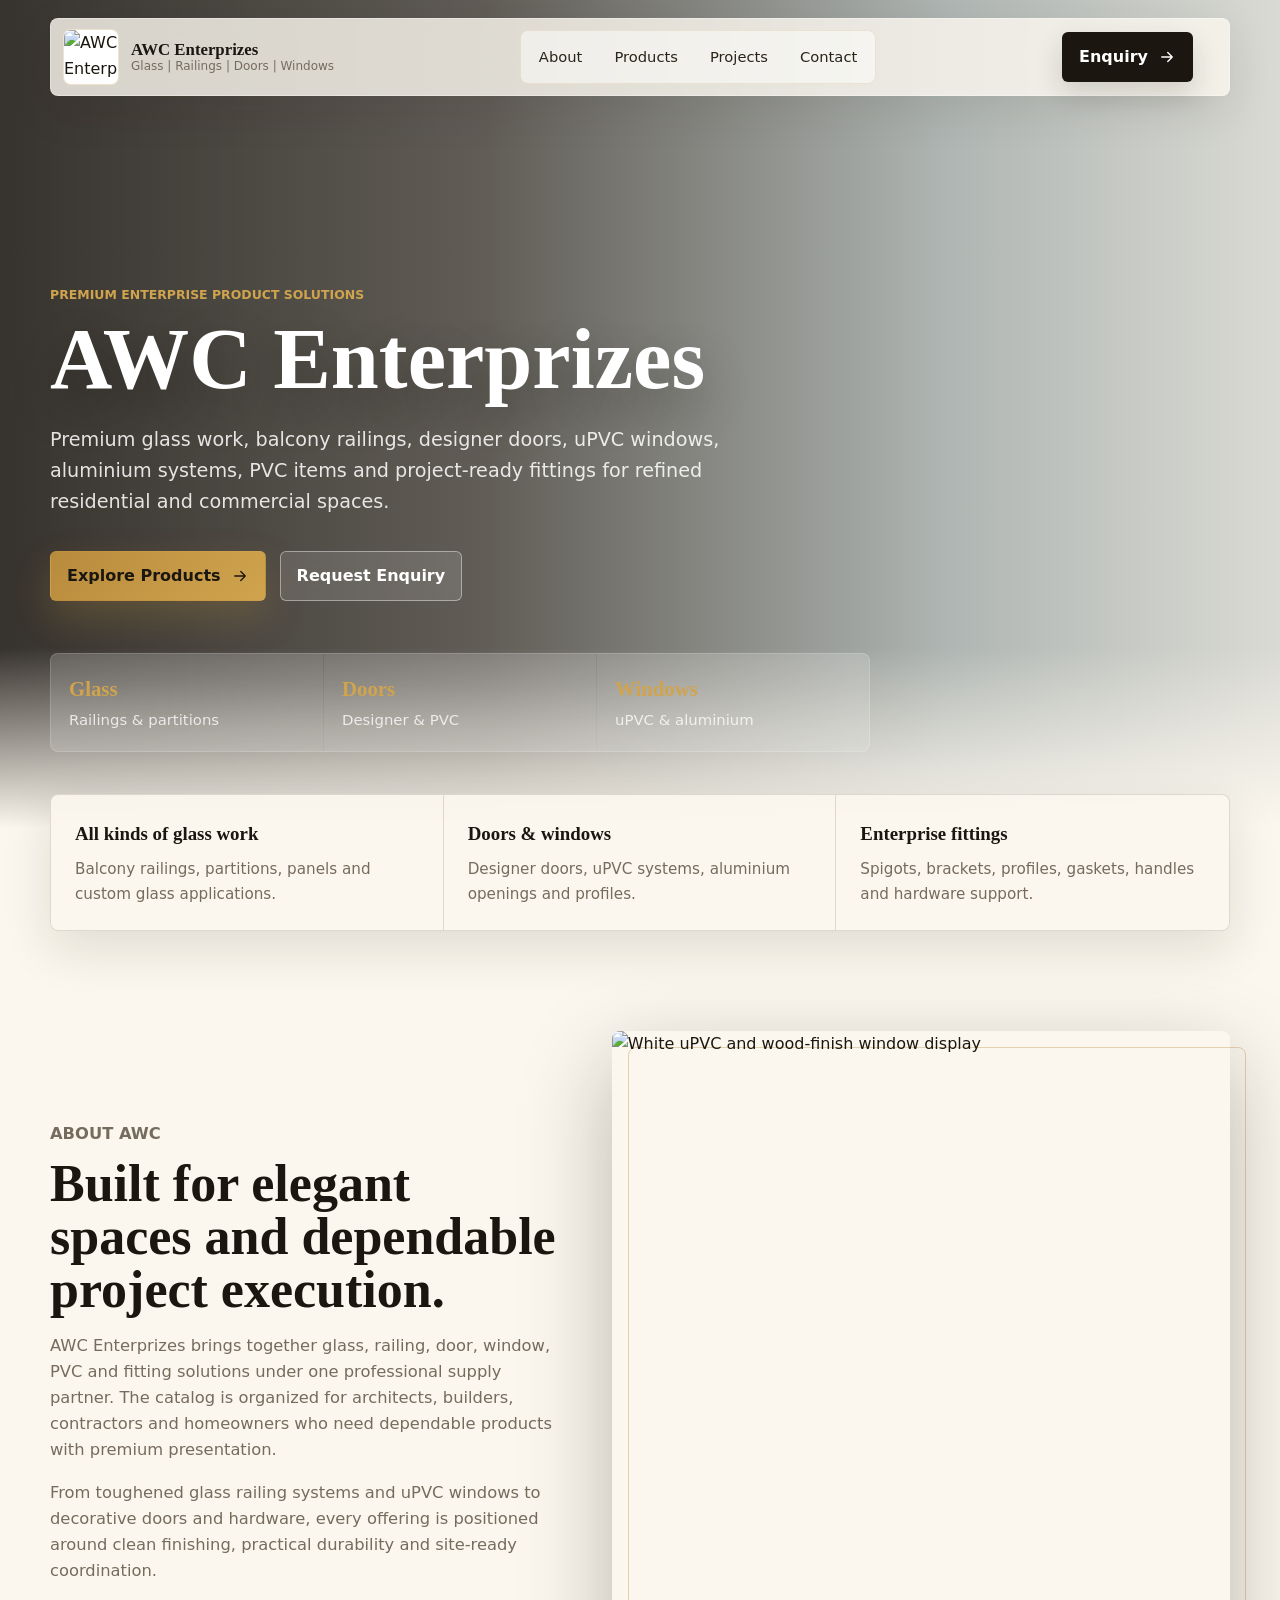
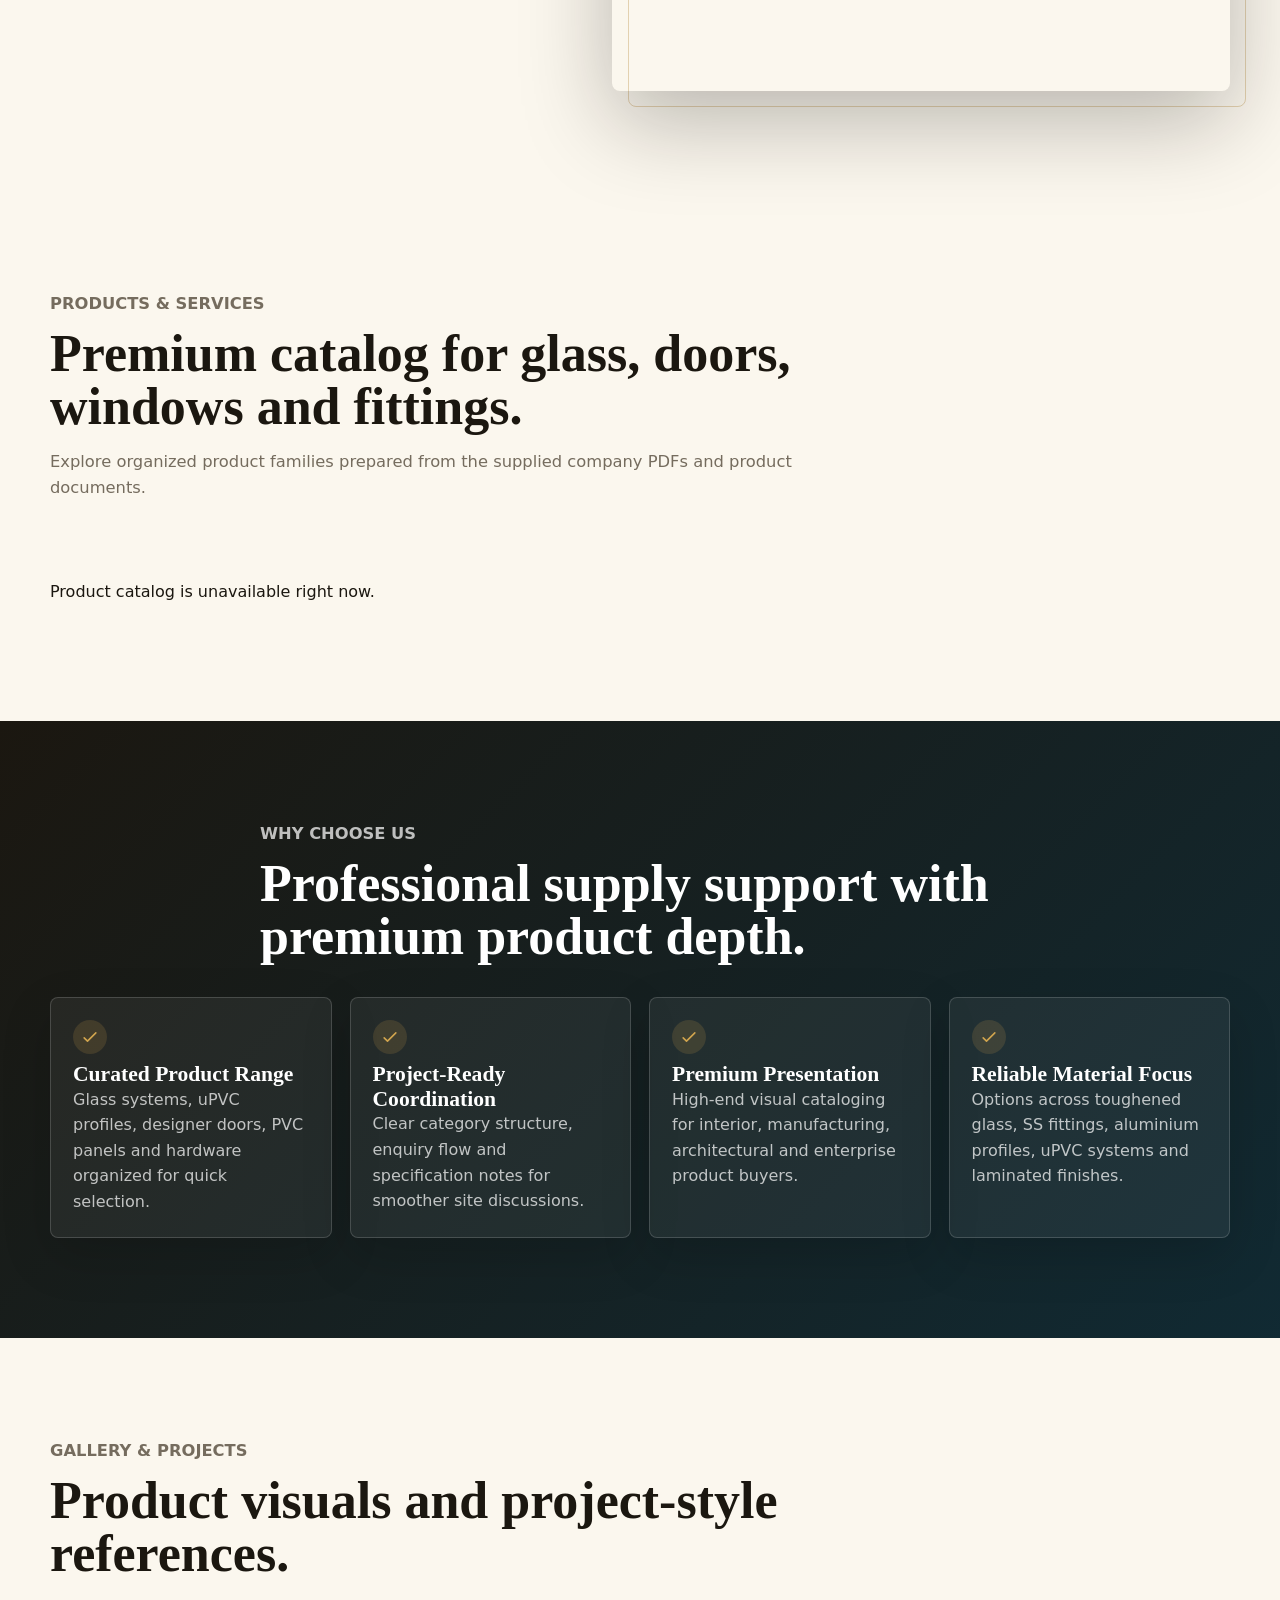
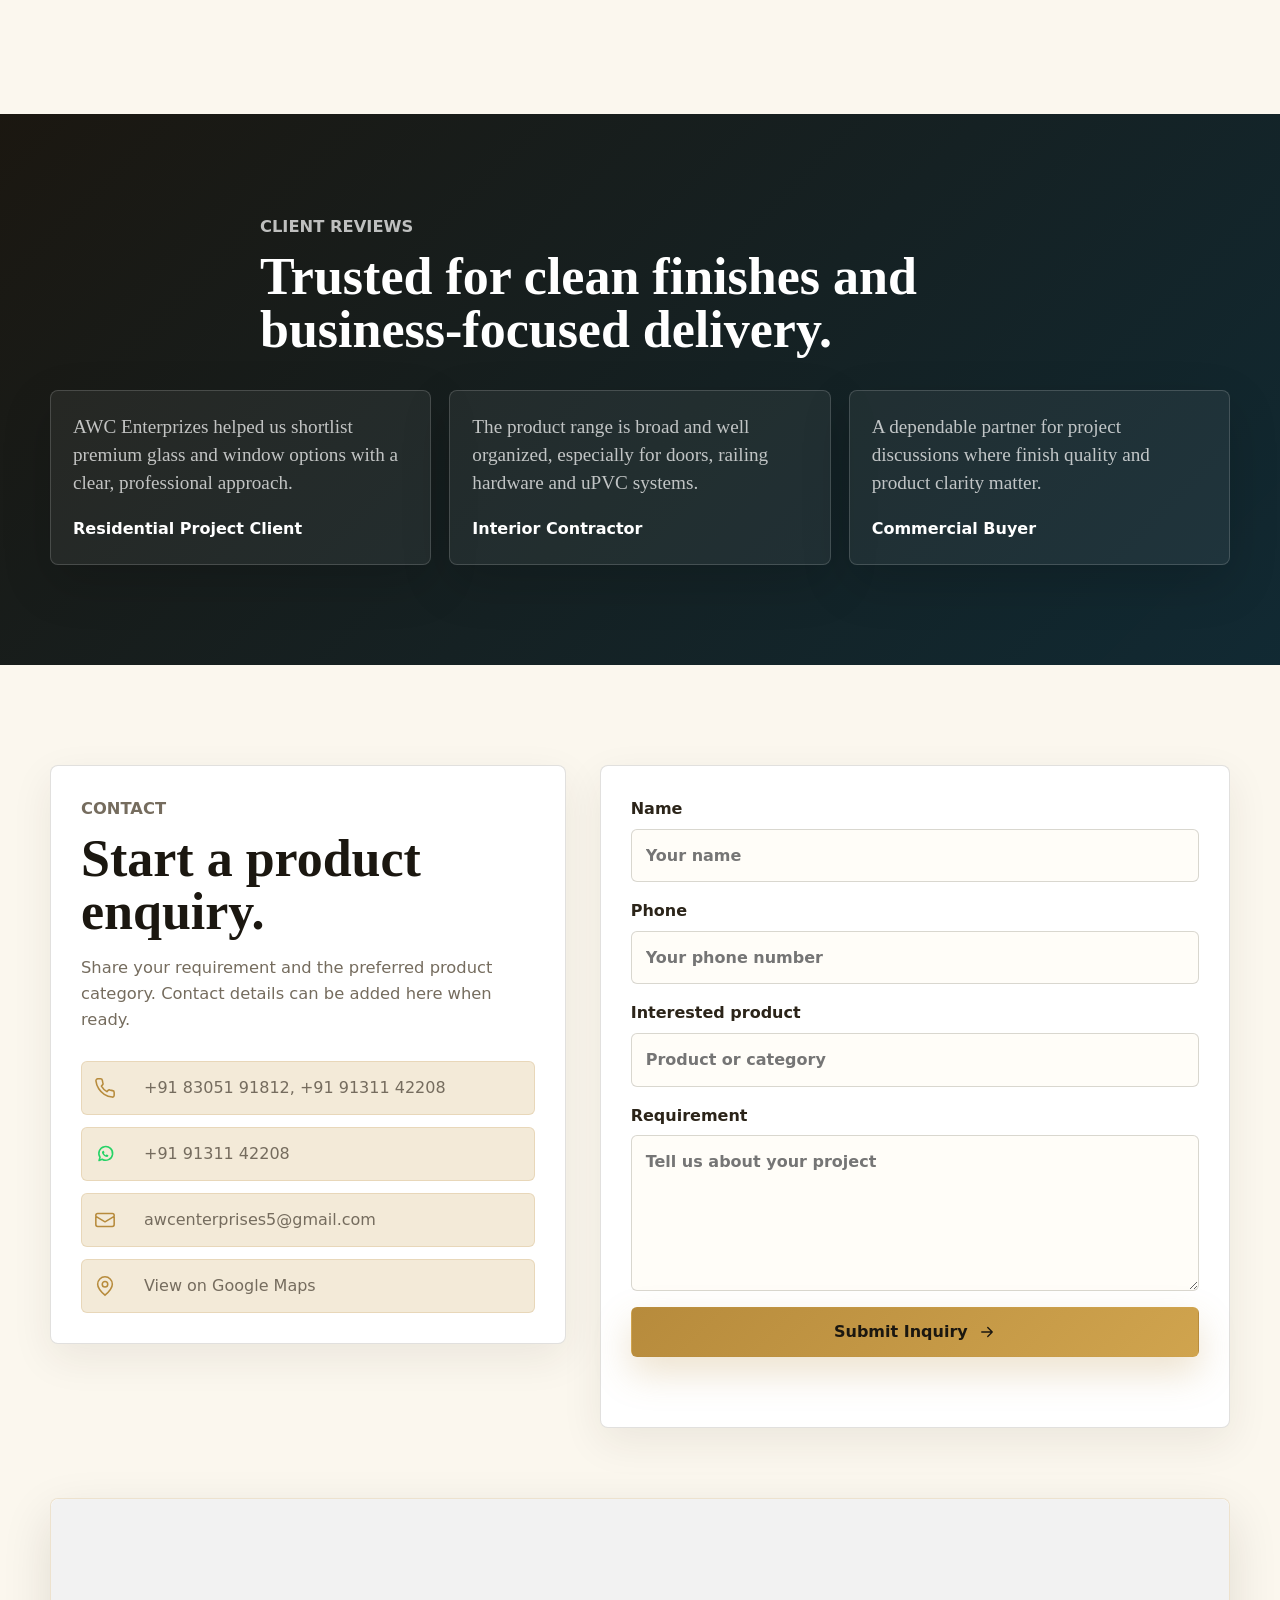
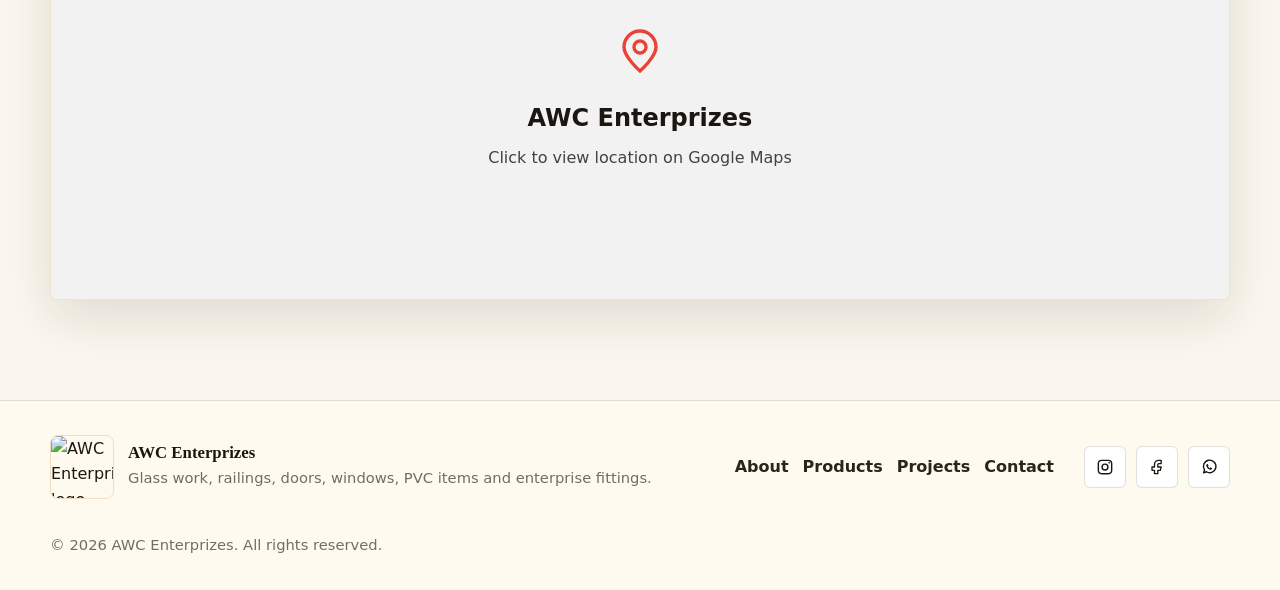
==== index.html @ afca1e41 "Add files via upload" ====
<!doctype html>
<html lang="en">
  <head>
    <meta charset="utf-8" />
    <meta name="viewport" content="width=device-width, initial-scale=1" />
    <title>AWC Enterprizes | Premium Glass, Doors, Windows & Enterprise Products</title>
    <meta
      name="description"
      content="AWC Enterprizes supplies premium glass work, balcony railings, designer doors, uPVC windows, aluminium systems, PVC items, fittings and hardware for modern projects."
    />
    <meta name="theme-color" content="#1c1710" />
    <meta property="og:title" content="AWC Enterprizes" />
    <meta property="og:description" content="Premium glass, railing, door, window and enterprise product solutions." />
    <meta property="og:type" content="website" />
    <meta property="og:image" content="assets/logo-awc.jpg" />
    <link rel="preload" href="assets/hero-window-display.webp" as="image" />
    <link rel="stylesheet" href="styles.css" />
    <script type="application/ld+json">
      {
        "@context": "https://schema.org",
        "@type": "LocalBusiness",
        "name": "AWC Enterprizes",
        "description": "Premium glass work, balcony railings, designer doors, windows, partitions, PVC items, fittings and enterprise hardware.",
        "image": "assets/logo-awc.jpg"
      }
    </script>
  </head>
  <body>
    <svg aria-hidden="true" class="svg-sprite">
      <symbol id="icon-arrow" viewBox="0 0 24 24">
        <path d="M5 12h14m-6-6 6 6-6 6" fill="none" stroke="currentColor" stroke-width="1.8" stroke-linecap="round" stroke-linejoin="round" />
      </symbol>
      <symbol id="icon-phone" viewBox="0 0 24 24">
        <path d="M22 16.92v3a2 2 0 0 1-2.18 2 19.8 19.8 0 0 1-8.63-3.07 19.5 19.5 0 0 1-6-6A19.8 19.8 0 0 1 2.1 4.18 2 2 0 0 1 4.11 2h3a2 2 0 0 1 2 1.72c.13.96.35 1.89.66 2.79a2 2 0 0 1-.45 2.11L8.09 9.91a16 16 0 0 0 6 6l1.27-1.27a2 2 0 0 1 2.11-.45c.9.31 1.83.53 2.79.66A2 2 0 0 1 22 16.92Z" fill="none" stroke="currentColor" stroke-width="1.7" stroke-linecap="round" stroke-linejoin="round" />
      </symbol>
      <symbol id="icon-mail" viewBox="0 0 24 24">
        <path d="M4 5h16a2 2 0 0 1 2 2v10a2 2 0 0 1-2 2H4a2 2 0 0 1-2-2V7a2 2 0 0 1 2-2Zm18 3-10 6L2 8" fill="none" stroke="currentColor" stroke-width="1.7" stroke-linecap="round" stroke-linejoin="round" />
      </symbol>
      <symbol id="icon-map" viewBox="0 0 24 24">
        <path d="M20 10c0 5-8 12-8 12S4 15 4 10a8 8 0 1 1 16 0Z" fill="none" stroke="currentColor" stroke-width="1.7" />
        <circle cx="12" cy="10" r="3" fill="none" stroke="currentColor" stroke-width="1.7" />
      </symbol>
      <symbol id="icon-check" viewBox="0 0 24 24">
        <path d="m5 13 4 4L19 7" fill="none" stroke="currentColor" stroke-width="1.9" stroke-linecap="round" stroke-linejoin="round" />
      </symbol>
      <symbol id="icon-menu" viewBox="0 0 24 24">
        <path d="M4 7h16M4 12h16M4 17h16" fill="none" stroke="currentColor" stroke-width="1.8" stroke-linecap="round" />
      </symbol>
      <symbol id="icon-instagram" viewBox="0 0 24 24">
        <rect x="4" y="4" width="16" height="16" rx="4" fill="none" stroke="currentColor" stroke-width="1.7" />
        <circle cx="12" cy="12" r="3.5" fill="none" stroke="currentColor" stroke-width="1.7" />
        <circle cx="17" cy="7" r="1" fill="currentColor" />
      </symbol>
      <symbol id="icon-facebook" viewBox="0 0 24 24">
        <path d="M14 8h3V4h-3a5 5 0 0 0-5 5v3H6v4h3v4h4v-4h3l1-4h-4V9a1 1 0 0 1 1-1Z" fill="none" stroke="currentColor" stroke-width="1.6" stroke-linejoin="round" />
      </symbol>
      <symbol id="icon-whatsapp" viewBox="0 0 24 24">
        <path d="M5.5 19 6.6 15.5a7.5 7.5 0 1 1 2.3 2.2L5.5 19Z" fill="none" stroke="currentColor" stroke-width="1.7" stroke-linecap="round" stroke-linejoin="round" />
        <path d="M9.8 8.7c.4-.3.8-.2 1 .2l.5 1c.2.4.1.7-.2 1l-.4.3a4.7 4.7 0 0 0 2.2 2.2l.4-.5c.3-.3.6-.4 1-.2l1 .5c.4.2.5.6.3 1-.3.7-.8 1.1-1.5 1.1-2.5 0-5.4-2.8-5.4-5.4 0-.6.4-1.1 1.1-1.2Z" fill="currentColor" />
      </symbol>
    </svg>

    <a class="skip-link" href="#main">Skip to content</a>

    <header class="site-header" data-header>
      <a class="brand" href="#top" aria-label="AWC Enterprizes home">
        <img src="assets/logo-awc.jpg" alt="AWC Enterprizes logo" width="56" height="56" />
        <span>
          <strong>AWC Enterprizes</strong>
          <small>Glass | Railings | Doors | Windows</small>
        </span>
      </a>

      <nav class="desktop-nav" aria-label="Primary navigation">
        <a href="#about">About</a>
        <a href="#products">Products</a>
        <a href="#projects">Projects</a>
        <a href="#contact">Contact</a>
      </nav>

      <a class="header-cta" href="#contact">
        Enquiry
        <svg><use href="#icon-arrow"></use></svg>
      </a>

      <button class="menu-button" type="button" aria-label="Open menu" aria-expanded="false" data-menu-button>
        <svg><use href="#icon-menu"></use></svg>
      </button>
    </header>

    <nav class="mobile-nav" aria-label="Mobile navigation" data-mobile-nav>
      <a href="#about">About</a>
      <a href="#products">Products</a>
      <a href="#projects">Projects</a>
      <a href="#contact">Contact</a>
    </nav>

    <main id="main">
      <section class="hero" id="top" aria-label="AWC Enterprizes">
        <div class="hero-content reveal">
          <p class="eyebrow">Premium enterprise product solutions</p>
          <h1>AWC Enterprizes</h1>
          <p class="hero-copy">
            Premium glass work, balcony railings, designer doors, uPVC windows, aluminium systems, PVC items and project-ready fittings for refined residential and commercial spaces.
          </p>
          <div class="hero-actions">
            <a class="button primary" href="#products">
              Explore Products
              <svg><use href="#icon-arrow"></use></svg>
            </a>
            <a class="button secondary" href="#contact">Request Enquiry</a>
          </div>
          <dl class="hero-metrics" aria-label="Business highlights">
            <div>
              <dt>Glass</dt>
              <dd>Railings & partitions</dd>
            </div>
            <div>
              <dt>Doors</dt>
              <dd>Designer & PVC</dd>
            </div>
            <div>
              <dt>Windows</dt>
              <dd>uPVC & aluminium</dd>
            </div>
          </dl>
        </div>
      </section>

      <section class="intro-band" aria-label="Core product categories">
        <div class="intro-item">
          <strong>All kinds of glass work</strong>
          <span>Balcony railings, partitions, panels and custom glass applications.</span>
        </div>
        <div class="intro-item">
          <strong>Doors & windows</strong>
          <span>Designer doors, uPVC systems, aluminium openings and profiles.</span>
        </div>
        <div class="intro-item">
          <strong>Enterprise fittings</strong>
          <span>Spigots, brackets, profiles, gaskets, handles and hardware support.</span>
        </div>
      </section>

      <section class="section about-section" id="about">
        <div class="section-grid">
          <div class="section-copy reveal">
            <p class="eyebrow">About AWC</p>
            <h2>Built for elegant spaces and dependable project execution.</h2>
            <p>
              AWC Enterprizes brings together glass, railing, door, window, PVC and fitting solutions under one professional supply partner. The catalog is organized for architects, builders, contractors and homeowners who need dependable products with premium presentation.
            </p>
            <p>
              From toughened glass railing systems and uPVC windows to decorative doors and hardware, every offering is positioned around clean finishing, practical durability and site-ready coordination.
            </p>
          </div>
          <div class="about-visual reveal">
            <img src="assets/showroom-white-window.webp" alt="White uPVC and wood-finish window display" width="960" height="660" loading="lazy" />
          </div>
        </div>
      </section>

      <section class="section products-section" id="products">
        <div class="section-heading reveal">
          <p class="eyebrow">Products & services</p>
          <h2>Premium catalog for glass, doors, windows and fittings.</h2>
          <p>
            Explore organized product families prepared from the supplied company PDFs and product documents.
          </p>
        </div>

        <div class="category-tabs reveal" data-category-tabs aria-label="Product categories"></div>
        <div class="product-grid" data-product-grid aria-live="polite"></div>
      </section>

      <section class="section why-section" id="why">
        <div class="section-heading reveal">
          <p class="eyebrow">Why choose us</p>
          <h2>Professional supply support with premium product depth.</h2>
        </div>
        <div class="trust-grid">
          <article class="trust-card reveal">
            <svg><use href="#icon-check"></use></svg>
            <h3>Curated Product Range</h3>
            <p>Glass systems, uPVC profiles, designer doors, PVC panels and hardware organized for quick selection.</p>
          </article>
          <article class="trust-card reveal">
            <svg><use href="#icon-check"></use></svg>
            <h3>Project-Ready Coordination</h3>
            <p>Clear category structure, enquiry flow and specification notes for smoother site discussions.</p>
          </article>
          <article class="trust-card reveal">
            <svg><use href="#icon-check"></use></svg>
            <h3>Premium Presentation</h3>
            <p>High-end visual cataloging for interior, manufacturing, architectural and enterprise product buyers.</p>
          </article>
          <article class="trust-card reveal">
            <svg><use href="#icon-check"></use></svg>
            <h3>Reliable Material Focus</h3>
            <p>Options across toughened glass, SS fittings, aluminium profiles, uPVC systems and laminated finishes.</p>
          </article>
        </div>
      </section>

      <section class="section gallery-section" id="projects">
        <div class="section-heading reveal">
          <p class="eyebrow">Gallery & projects</p>
          <h2>Product visuals and project-style references.</h2>
        </div>
        <div class="gallery-grid" data-gallery-grid></div>
      </section>

      <section class="section testimonials-section" id="testimonials">
        <div class="section-heading reveal">
          <p class="eyebrow">Client reviews</p>
          <h2>Trusted for clean finishes and business-focused delivery.</h2>
        </div>
        <div class="testimonial-grid">
          <figure class="testimonial reveal">
            <blockquote>AWC Enterprizes helped us shortlist premium glass and window options with a clear, professional approach.</blockquote>
            <figcaption>Residential Project Client</figcaption>
          </figure>
          <figure class="testimonial reveal">
            <blockquote>The product range is broad and well organized, especially for doors, railing hardware and uPVC systems.</blockquote>
            <figcaption>Interior Contractor</figcaption>
          </figure>
          <figure class="testimonial reveal">
            <blockquote>A dependable partner for project discussions where finish quality and product clarity matter.</blockquote>
            <figcaption>Commercial Buyer</figcaption>
          </figure>
        </div>
      </section>

      <section class="section contact-section" id="contact">
        <div class="contact-layout">
          <div class="contact-panel reveal">
            <p class="eyebrow">Contact</p>
            <h2>Start a product enquiry.</h2>
            <p>Share your requirement and the preferred product category. Contact details can be added here when ready.</p>

            <div class="contact-list">
              <div>
                <svg><use href="#icon-phone"></use></svg>
                <span>
                  <a href="tel:+918305191812" style="color: inherit; text-decoration: none;">+91 83051 91812</a>, 
                  <a href="tel:+919131142208" style="color: inherit; text-decoration: none;">+91 91311 42208</a>
                </span>
              </div>
              <div>
                <a href="https://wa.me/919131142208?text=Hello%20AWC%20Enterprizes%2C%20I%20would%20like%20to%20know%20more%20about%20your%20products." target="_blank" rel="noopener noreferrer" style="display: contents;">
                  <svg style="color: #25D366; cursor: pointer;"><use href="#icon-whatsapp"></use></svg>
                </a>
                <span>
                  <a href="https://wa.me/919131142208?text=Hello%20AWC%20Enterprizes%2C%20I%20would%20like%20to%20know%20more%20about%20your%20products." target="_blank" rel="noopener noreferrer" style="color: inherit; text-decoration: none;">+91 91311 42208</a>
                </span>
              </div>
              <div>
                <svg><use href="#icon-mail"></use></svg>
                <span><a href="mailto:awcenterprises5@gmail.com" style="color: inherit; text-decoration: none;">awcenterprises5@gmail.com</a></span>
              </div>
              <div>
                <svg><use href="#icon-map"></use></svg>
                <span><a href="https://maps.app.goo.gl/GcZbMN9DcVqAcgeR6?g_st=iw" target="_blank" rel="noopener noreferrer" style="color: inherit; text-decoration: none;">View on Google Maps</a></span>
              </div>
            </div>
          </div>

          <form class="inquiry-form reveal" data-inquiry-form>
            <label>
              Name
              <input type="text" name="name" placeholder="Your name" required />
            </label>
            <label>
              Phone
              <input type="tel" name="phone" placeholder="Your phone number" />
            </label>
            <label>
              Interested product
              <input type="text" name="product" placeholder="Product or category" data-product-input />
            </label>
            <label>
              Requirement
              <textarea name="message" rows="5" placeholder="Tell us about your project"></textarea>
            </label>
            <button class="button primary" type="submit">
              Submit Inquiry
              <svg><use href="#icon-arrow"></use></svg>
            </button>
            <p class="form-status" data-form-status role="status"></p>
          </form>
        </div>
      </section>

      <section class="map-section" aria-label="Google Maps location">
        <div class="map-shell reveal" style="padding: 0;">
          <a href="https://maps.app.goo.gl/GcZbMN9DcVqAcgeR6?g_st=iw" target="_blank" rel="noopener noreferrer" style="text-decoration: none; display: flex; align-items: center; justify-content: center; min-height: 400px; background: #f2f2f2; width: 100%; height: 100%; border-radius: inherit; transition: background 0.3s; color: inherit;">
            <div style="text-align: center;">
              <svg width="48" height="48" style="color: #EA4335; margin-bottom: 1rem;"><use href="#icon-map"></use></svg>
              <h3 style="margin: 0 0 0.5rem 0; font-size: 1.5rem;">AWC Enterprizes</h3>
              <p style="margin: 0; opacity: 0.8;">Click to view location on Google Maps</p>
            </div>
          </a>
        </div>
      </section>
    </main>

    <footer class="site-footer">
      <div class="footer-brand">
        <img src="assets/logo-awc.jpg" alt="AWC Enterprizes logo" width="64" height="64" loading="lazy" />
        <div>
          <strong>AWC Enterprizes</strong>
          <p>Glass work, railings, doors, windows, PVC items and enterprise fittings.</p>
        </div>
      </div>
      <nav aria-label="Footer links">
        <a href="#about">About</a>
        <a href="#products">Products</a>
        <a href="#projects">Projects</a>
        <a href="#contact">Contact</a>
      </nav>
      <div class="social-links" aria-label="Social links">
        <a href="#" aria-label="Instagram"><svg><use href="#icon-instagram"></use></svg></a>
        <a href="#" aria-label="Facebook"><svg><use href="#icon-facebook"></use></svg></a>
        <a href="#" aria-label="WhatsApp"><svg><use href="#icon-whatsapp"></use></svg></a>
      </div>
      <p class="copyright">© <span data-year></span> AWC Enterprizes. All rights reserved.</p>
    </footer>

    <script src="app.js" defer></script>
  </body>
</html>
---- styles.css ----
:root {
  color-scheme: light;
  --ink: #1b1710;
  --charcoal: #2b2419;
  --midnight: #102b35;
  --muted: #756c5e;
  --ivory: #fbf7ee;
  --linen: #f3ead8;
  --champagne: #ead9b8;
  --gold: #b78b3c;
  --gold-strong: #d0a44e;
  --sage: #677462;
  --white: #ffffff;
  --border: rgba(48, 39, 25, 0.14);
  --shadow-soft: 0 18px 50px rgba(30, 24, 15, 0.12);
  --shadow-deep: 0 30px 90px rgba(18, 16, 12, 0.28);
  --page-width: 1180px;
}

* {
  box-sizing: border-box;
}

html {
  scroll-behavior: smooth;
  scroll-padding-top: 96px;
}

body {
  margin: 0;
  font-family: Inter, ui-sans-serif, system-ui, -apple-system, BlinkMacSystemFont, "Segoe UI", sans-serif;
  background: var(--ivory);
  color: var(--ink);
  line-height: 1.6;
  letter-spacing: 0;
  overflow-x: hidden;
}

body.menu-open {
  overflow: hidden;
}

img {
  display: block;
  max-width: 100%;
}

a {
  color: inherit;
  text-decoration: none;
}

button,
input,
textarea {
  font: inherit;
  letter-spacing: 0;
}

.svg-sprite {
  position: absolute;
  width: 0;
  height: 0;
  overflow: hidden;
}

.skip-link {
  position: absolute;
  top: 14px;
  left: 14px;
  z-index: 100;
  transform: translateY(-140%);
  border: 1px solid var(--gold);
  background: var(--ink);
  color: var(--white);
  padding: 10px 14px;
  border-radius: 6px;
}

.skip-link:focus {
  transform: translateY(0);
}

.site-header {
  position: fixed;
  top: 18px;
  left: 50%;
  z-index: 50;
  width: calc(100% - 40px);
  max-width: var(--page-width);
  transform: translateX(-50%);
  display: grid;
  grid-template-columns: auto 1fr auto auto;
  align-items: center;
  gap: 24px;
  padding: 10px 12px;
  border: 1px solid rgba(255, 255, 255, 0.32);
  border-radius: 8px;
  background: rgba(251, 247, 238, 0.82);
  box-shadow: 0 14px 45px rgba(35, 28, 18, 0.1);
  backdrop-filter: blur(18px);
  transition: background 220ms ease, box-shadow 220ms ease, border-color 220ms ease;
}

.site-header.is-scrolled {
  background: rgba(251, 247, 238, 0.94);
  border-color: rgba(183, 139, 60, 0.22);
  box-shadow: 0 18px 60px rgba(35, 28, 18, 0.15);
}

.brand {
  display: inline-flex;
  align-items: center;
  gap: 12px;
  min-width: 0;
}

.brand img {
  width: 56px;
  height: 56px;
  object-fit: cover;
  border-radius: 8px;
  border: 1px solid rgba(183, 139, 60, 0.24);
  background: var(--white);
}

.brand strong,
.footer-brand strong {
  display: block;
  color: var(--ink);
  font-family: Georgia, "Times New Roman", serif;
  font-size: 1.05rem;
  line-height: 1.1;
}

.brand small {
  display: block;
  max-width: 210px;
  color: var(--muted);
  font-size: 0.75rem;
  line-height: 1.2;
}

.desktop-nav {
  justify-self: center;
  display: flex;
  align-items: center;
  gap: 8px;
  padding: 6px;
  border: 1px solid rgba(183, 139, 60, 0.16);
  border-radius: 8px;
  background: rgba(255, 255, 255, 0.5);
}

.desktop-nav a {
  padding: 8px 12px;
  border-radius: 6px;
  color: var(--charcoal);
  font-size: 0.92rem;
  transition: background 180ms ease, color 180ms ease;
}

.desktop-nav a:hover {
  background: rgba(183, 139, 60, 0.12);
  color: var(--ink);
}

.header-cta,
.button {
  display: inline-flex;
  align-items: center;
  justify-content: center;
  gap: 10px;
  min-height: 44px;
  border-radius: 6px;
  border: 1px solid transparent;
  padding: 11px 16px;
  cursor: pointer;
  font-weight: 700;
  transition: transform 180ms ease, box-shadow 180ms ease, background 180ms ease, border-color 180ms ease;
}

.header-cta {
  background: var(--ink);
  color: var(--white);
  box-shadow: 0 12px 28px rgba(27, 23, 16, 0.16);
}

.button svg,
.header-cta svg {
  width: 18px;
  height: 18px;
}

.header-cta:hover,
.button:hover {
  transform: translateY(-2px);
}

.button.primary {
  background: linear-gradient(135deg, var(--gold), var(--gold-strong));
  color: var(--ink);
  box-shadow: 0 16px 36px rgba(183, 139, 60, 0.25);
}

.button.secondary {
  border-color: rgba(255, 255, 255, 0.42);
  background: rgba(255, 255, 255, 0.12);
  color: var(--white);
  backdrop-filter: blur(10px);
}

.menu-button {
  display: none;
  width: 46px;
  height: 46px;
  align-items: center;
  justify-content: center;
  border: 1px solid var(--border);
  border-radius: 6px;
  background: var(--white);
  color: var(--ink);
}

.menu-button svg {
  width: 24px;
  height: 24px;
}

.mobile-nav {
  position: fixed;
  top: 98px;
  left: 20px;
  right: 20px;
  z-index: 45;
  display: none;
  border: 1px solid var(--border);
  border-radius: 8px;
  background: rgba(251, 247, 238, 0.96);
  box-shadow: var(--shadow-soft);
  backdrop-filter: blur(16px);
  overflow: hidden;
}

.mobile-nav.is-open {
  display: grid;
}

.mobile-nav a {
  padding: 16px 18px;
  border-bottom: 1px solid var(--border);
  font-weight: 700;
}

.mobile-nav a:last-child {
  border-bottom: 0;
}

.hero {
  position: relative;
  min-height: 92svh;
  display: grid;
  align-items: end;
  padding: 150px 24px 76px;
  overflow: hidden;
  background:
    linear-gradient(90deg, rgba(17, 13, 8, 0.84) 0%, rgba(17, 13, 8, 0.66) 38%, rgba(16, 43, 53, 0.32) 74%, rgba(16, 43, 53, 0.14) 100%),
    url("assets/hero-window-display.webp") center / cover no-repeat;
}

.hero::after {
  content: "";
  position: absolute;
  inset: auto 0 0;
  height: 180px;
  background: linear-gradient(180deg, rgba(251, 247, 238, 0), var(--ivory));
  pointer-events: none;
}

.hero-content {
  position: relative;
  z-index: 1;
  width: 100%;
  min-width: 0;
  max-width: var(--page-width);
  margin: 0 auto;
  color: var(--white);
}

.eyebrow {
  margin: 0 0 10px;
  color: var(--gold-strong);
  font-weight: 800;
  text-transform: uppercase;
  font-size: 0.78rem;
  letter-spacing: 0;
}

.hero h1,
.section h2,
.contact-panel h2 {
  margin: 0;
  font-family: Georgia, "Times New Roman", serif;
  line-height: 1.02;
  letter-spacing: 0;
}

.hero h1 {
  max-width: 820px;
  font-size: 5.4rem;
  text-shadow: 0 18px 50px rgba(0, 0, 0, 0.32);
  overflow-wrap: normal;
}

.hero-copy {
  width: 100%;
  max-width: 720px;
  margin: 22px 0 0;
  color: rgba(255, 255, 255, 0.86);
  font-size: 1.2rem;
  overflow-wrap: break-word;
}

.hero-actions {
  display: flex;
  flex-wrap: wrap;
  gap: 14px;
  margin-top: 34px;
}

.hero-metrics {
  display: grid;
  grid-template-columns: repeat(3, minmax(0, 1fr));
  gap: 1px;
  width: min(820px, 100%);
  margin: 52px 0 0;
  padding: 0;
  overflow: hidden;
  border: 1px solid rgba(255, 255, 255, 0.22);
  border-radius: 8px;
  background: rgba(255, 255, 255, 0.1);
  backdrop-filter: blur(14px);
}

.hero-metrics div {
  min-height: 94px;
  padding: 18px;
  background: rgba(255, 255, 255, 0.08);
}

.hero-metrics dt {
  color: var(--gold-strong);
  font-family: Georgia, "Times New Roman", serif;
  font-size: 1.3rem;
  font-weight: 700;
}

.hero-metrics dd {
  margin: 4px 0 0;
  color: rgba(255, 255, 255, 0.78);
  font-size: 0.93rem;
}

.intro-band {
  position: relative;
  z-index: 2;
  width: min(var(--page-width), calc(100% - 48px));
  margin: -34px auto 0;
  display: grid;
  grid-template-columns: repeat(3, minmax(0, 1fr));
  border: 1px solid var(--border);
  border-radius: 8px;
  background: rgba(251, 247, 238, 0.92);
  box-shadow: var(--shadow-soft);
  overflow: hidden;
}

.intro-item {
  padding: 24px;
  border-right: 1px solid var(--border);
}

.intro-item:last-child {
  border-right: 0;
}

.intro-item strong {
  display: block;
  color: var(--ink);
  font-family: Georgia, "Times New Roman", serif;
  font-size: 1.18rem;
}

.intro-item span {
  display: block;
  margin-top: 8px;
  color: var(--muted);
  font-size: 0.95rem;
}

.section {
  width: min(var(--page-width), calc(100% - 48px));
  margin: 0 auto;
  padding: 100px 0;
}

.section-grid {
  display: grid;
  grid-template-columns: minmax(0, 0.9fr) minmax(340px, 1.1fr);
  gap: 56px;
  align-items: center;
}

.section-copy h2,
.section-heading h2,
.contact-panel h2 {
  color: var(--ink);
  font-size: 3.25rem;
}

.section-copy p,
.section-heading p,
.contact-panel p {
  color: var(--muted);
  font-size: 1.02rem;
}

.section-copy p {
  max-width: 620px;
}

.about-visual {
  position: relative;
}

.about-visual::before {
  content: "";
  position: absolute;
  inset: 16px -16px -16px 16px;
  border: 1px solid rgba(183, 139, 60, 0.35);
  border-radius: 8px;
}

.about-visual img {
  position: relative;
  width: 100%;
  aspect-ratio: 4 / 3;
  object-fit: cover;
  border-radius: 8px;
  box-shadow: var(--shadow-deep);
}

.section-heading {
  max-width: 760px;
  margin-bottom: 34px;
}

.category-tabs {
  display: flex;
  flex-wrap: wrap;
  gap: 10px;
  margin: 0 0 28px;
}

.category-tab {
  display: inline-flex;
  align-items: center;
  min-height: 42px;
  border: 1px solid rgba(183, 139, 60, 0.22);
  border-radius: 6px;
  background: var(--white);
  color: var(--charcoal);
  padding: 9px 13px;
  cursor: pointer;
  font-weight: 700;
  transition: background 180ms ease, color 180ms ease, border-color 180ms ease, transform 180ms ease;
}

.category-tab:hover,
.category-tab.is-active {
  border-color: rgba(183, 139, 60, 0.7);
  background: var(--ink);
  color: var(--white);
  transform: translateY(-1px);
}

.product-grid {
  display: grid;
  grid-template-columns: repeat(3, minmax(0, 1fr));
  gap: 22px;
}

.product-card {
  display: grid;
  grid-template-rows: auto 1fr;
  min-height: 100%;
  overflow: hidden;
  border: 1px solid var(--border);
  border-radius: 8px;
  background: var(--white);
  box-shadow: 0 12px 34px rgba(47, 36, 20, 0.08);
  transition: transform 220ms ease, box-shadow 220ms ease, border-color 220ms ease;
}

.product-card:hover {
  transform: translateY(-6px);
  border-color: rgba(183, 139, 60, 0.42);
  box-shadow: 0 22px 60px rgba(47, 36, 20, 0.14);
}

.product-media {
  position: relative;
  aspect-ratio: 4 / 3;
  background: var(--linen);
  overflow: hidden;
}

.product-media img {
  width: 100%;
  height: 100%;
  object-fit: cover;
  transition: transform 420ms ease;
}

.product-card:hover .product-media img {
  transform: scale(1.035);
}

.product-body {
  display: grid;
  gap: 14px;
  padding: 20px;
}

.product-kicker {
  color: var(--sage);
  font-size: 0.78rem;
  font-weight: 800;
  text-transform: uppercase;
}

.product-card h3,
.trust-card h3 {
  margin: 0;
  color: var(--ink);
  font-family: Georgia, "Times New Roman", serif;
  font-size: 1.35rem;
  line-height: 1.15;
}

.product-card p,
.trust-card p,
.testimonial blockquote {
  margin: 0;
  color: var(--muted);
}

.spec-list {
  display: grid;
  gap: 8px;
  margin: 0;
  padding: 0;
  list-style: none;
}

.spec-list li {
  position: relative;
  padding-left: 18px;
  color: var(--charcoal);
  font-size: 0.92rem;
}

.spec-list li::before {
  content: "";
  position: absolute;
  top: 0.7em;
  left: 0;
  width: 7px;
  height: 7px;
  border-radius: 50%;
  background: var(--gold);
  transform: translateY(-50%);
}

.product-enquiry {
  align-self: end;
  min-height: 42px;
  border: 1px solid rgba(183, 139, 60, 0.35);
  border-radius: 6px;
  background: var(--linen);
  color: var(--ink);
  cursor: pointer;
  font-weight: 800;
  transition: background 180ms ease, border-color 180ms ease;
}

.product-enquiry:hover {
  border-color: var(--gold);
  background: var(--champagne);
}

.why-section,
.testimonials-section {
  width: 100%;
  max-width: none;
  padding: 100px 24px;
  background:
    linear-gradient(135deg, rgba(27, 23, 16, 0.96), rgba(16, 43, 53, 0.94)),
    var(--ink);
}

.why-section .section-heading,
.testimonials-section .section-heading,
.trust-grid,
.testimonial-grid {
  width: min(var(--page-width), 100%);
  margin-left: auto;
  margin-right: auto;
}

.why-section h2,
.testimonials-section h2 {
  color: var(--white);
}

.why-section .section-heading p,
.testimonials-section .section-heading p {
  color: rgba(255, 255, 255, 0.72);
}

.trust-grid,
.testimonial-grid {
  display: grid;
  grid-template-columns: repeat(4, minmax(0, 1fr));
  gap: 18px;
}

.trust-card,
.testimonial {
  border: 1px solid rgba(255, 255, 255, 0.16);
  border-radius: 8px;
  background: rgba(255, 255, 255, 0.06);
  padding: 22px;
  box-shadow: 0 18px 50px rgba(0, 0, 0, 0.16);
}

.trust-card svg {
  width: 34px;
  height: 34px;
  padding: 7px;
  border-radius: 50%;
  background: rgba(208, 164, 78, 0.16);
  color: var(--gold-strong);
}

.trust-card h3,
.testimonial figcaption {
  color: var(--white);
}

.trust-card p,
.testimonial blockquote {
  color: rgba(255, 255, 255, 0.72);
}

.gallery-grid {
  display: grid;
  grid-template-columns: 1.1fr 0.9fr 0.9fr;
  grid-auto-rows: 250px;
  gap: 18px;
}

.gallery-item {
  position: relative;
  overflow: hidden;
  border-radius: 8px;
  background: var(--linen);
  box-shadow: 0 16px 42px rgba(47, 36, 20, 0.1);
}

.gallery-item:first-child {
  grid-row: span 2;
}

.gallery-item img {
  width: 100%;
  height: 100%;
  object-fit: cover;
  transition: transform 500ms ease;
}

.gallery-item:hover img {
  transform: scale(1.045);
}

.gallery-caption {
  position: absolute;
  left: 16px;
  right: 16px;
  bottom: 16px;
  display: flex;
  justify-content: space-between;
  gap: 12px;
  border: 1px solid rgba(255, 255, 255, 0.22);
  border-radius: 6px;
  background: rgba(27, 23, 16, 0.72);
  color: var(--white);
  padding: 11px 12px;
  backdrop-filter: blur(12px);
}

.gallery-caption strong {
  font-size: 0.94rem;
}

.gallery-caption span {
  color: var(--gold-strong);
  font-size: 0.8rem;
  font-weight: 800;
}

.testimonials-section {
  margin-top: 0;
}

.testimonial-grid {
  grid-template-columns: repeat(3, minmax(0, 1fr));
}

.testimonial {
  margin: 0;
}

.testimonial blockquote {
  font-family: Georgia, "Times New Roman", serif;
  font-size: 1.2rem;
  line-height: 1.45;
}

.testimonial figcaption {
  margin-top: 20px;
  font-weight: 800;
}

.contact-section {
  padding-bottom: 70px;
}

.contact-layout {
  display: grid;
  grid-template-columns: minmax(0, 0.9fr) minmax(340px, 1.1fr);
  gap: 34px;
  align-items: start;
}

.contact-panel,
.inquiry-form {
  border: 1px solid var(--border);
  border-radius: 8px;
  background: var(--white);
  padding: 30px;
  box-shadow: 0 14px 42px rgba(47, 36, 20, 0.08);
}

.contact-list {
  display: grid;
  gap: 12px;
  margin-top: 28px;
}

.contact-list div {
  display: grid;
  grid-template-columns: 38px 1fr;
  align-items: center;
  gap: 12px;
  min-height: 54px;
  border: 1px solid rgba(183, 139, 60, 0.2);
  border-radius: 6px;
  background: var(--linen);
  padding: 8px 12px;
  color: var(--muted);
}

.contact-list svg {
  width: 22px;
  height: 22px;
  color: var(--gold);
}

.inquiry-form {
  display: grid;
  gap: 16px;
}

.inquiry-form label {
  display: grid;
  gap: 7px;
  color: var(--charcoal);
  font-weight: 800;
}

.inquiry-form input,
.inquiry-form textarea {
  width: 100%;
  border: 1px solid rgba(48, 39, 25, 0.18);
  border-radius: 6px;
  background: #fffdf8;
  color: var(--ink);
  padding: 13px 14px;
  outline: none;
  transition: border-color 180ms ease, box-shadow 180ms ease;
}

.inquiry-form input:focus,
.inquiry-form textarea:focus {
  border-color: rgba(183, 139, 60, 0.78);
  box-shadow: 0 0 0 4px rgba(183, 139, 60, 0.12);
}

.form-status {
  min-height: 24px;
  margin: 0;
  color: var(--sage);
  font-weight: 700;
}

.map-section {
  width: min(var(--page-width), calc(100% - 48px));
  margin: 0 auto 100px;
}

.map-shell {
  border: 1px solid rgba(183, 139, 60, 0.25);
  border-radius: 8px;
  padding: 10px;
  background: var(--white);
  box-shadow: var(--shadow-soft);
}

.map-empty {
  display: grid;
  place-items: center;
  min-height: 360px;
  border: 1px dashed rgba(183, 139, 60, 0.55);
  border-radius: 6px;
  background:
    linear-gradient(45deg, rgba(234, 217, 184, 0.28) 25%, transparent 25%, transparent 50%, rgba(234, 217, 184, 0.28) 50%, rgba(234, 217, 184, 0.28) 75%, transparent 75%),
    #fffdf8;
  background-size: 32px 32px;
  color: var(--muted);
  font-weight: 800;
}

.site-footer {
  display: grid;
  grid-template-columns: 1.5fr auto auto;
  gap: 30px;
  align-items: center;
  width: 100%;
  padding: 34px max(24px, calc((100% - var(--page-width)) / 2));
  border-top: 1px solid var(--border);
  background: #fffaf0;
}

.footer-brand {
  display: flex;
  align-items: center;
  gap: 14px;
}

.footer-brand img {
  width: 64px;
  height: 64px;
  object-fit: cover;
  border-radius: 8px;
  border: 1px solid rgba(183, 139, 60, 0.24);
}

.footer-brand p,
.copyright {
  margin: 4px 0 0;
  color: var(--muted);
  font-size: 0.92rem;
}

.site-footer nav {
  display: flex;
  flex-wrap: wrap;
  gap: 14px;
  color: var(--charcoal);
  font-weight: 700;
}

.social-links {
  display: flex;
  gap: 10px;
}

.social-links a {
  display: grid;
  place-items: center;
  width: 42px;
  height: 42px;
  border: 1px solid var(--border);
  border-radius: 6px;
  background: var(--white);
  color: var(--ink);
  transition: transform 180ms ease, border-color 180ms ease, color 180ms ease;
}

.social-links a:hover {
  transform: translateY(-2px);
  border-color: var(--gold);
  color: var(--gold);
}

.social-links svg {
  width: 20px;
  height: 20px;
}

.copyright {
  grid-column: 1 / -1;
}

.reveal {
  opacity: 0;
  transform: translateY(22px);
  transition: opacity 600ms ease, transform 600ms ease;
}

.reveal.is-visible {
  opacity: 1;
  transform: translateY(0);
}

@media (max-width: 1080px) {
  .site-header {
    grid-template-columns: auto 1fr auto;
  }

  .desktop-nav {
    display: none;
  }

  .menu-button {
    display: inline-flex;
  }

  .header-cta {
    justify-self: end;
  }

  .hero h1 {
    font-size: 4.2rem;
  }

  .product-grid,
  .trust-grid {
    grid-template-columns: repeat(2, minmax(0, 1fr));
  }

  .gallery-grid {
    grid-template-columns: repeat(2, minmax(0, 1fr));
  }

  .site-footer {
    grid-template-columns: 1fr;
  }
}

@media (max-width: 820px) {
  .site-header {
    top: 12px;
    width: calc(100% - 24px);
    gap: 10px;
  }

  .brand small {
    display: none;
  }

  .header-cta {
    display: none;
  }

  .mobile-nav {
    top: 88px;
    left: 12px;
    right: 12px;
  }

  .hero {
    min-height: 88svh;
    padding: 132px 20px 64px;
    background-position: 58% center;
  }

  .hero h1 {
    font-size: 3.35rem;
  }

  .hero-copy {
    font-size: 1.04rem;
  }

  .hero-metrics,
  .intro-band,
  .section-grid,
  .contact-layout {
    grid-template-columns: 1fr;
  }

  .hero-metrics {
    width: 100%;
  }

  .intro-band {
    width: calc(100% - 32px);
  }

  .intro-item {
    border-right: 0;
    border-bottom: 1px solid var(--border);
  }

  .intro-item:last-child {
    border-bottom: 0;
  }

  .section {
    width: calc(100% - 32px);
    padding: 72px 0;
  }

  .section-copy h2,
  .section-heading h2,
  .contact-panel h2 {
    font-size: 2.45rem;
  }

  .product-grid,
  .trust-grid,
  .testimonial-grid,
  .gallery-grid {
    grid-template-columns: 1fr;
  }

  .gallery-grid {
    grid-auto-rows: 280px;
  }

  .gallery-item:first-child {
    grid-row: span 1;
  }

  .why-section,
  .testimonials-section {
    padding: 72px 16px;
  }

  .map-section {
    width: calc(100% - 32px);
    margin-bottom: 72px;
  }
}

@media (max-width: 520px) {
  .brand img {
    width: 48px;
    height: 48px;
  }

  .brand strong {
    font-size: 0.95rem;
  }

  .hero h1 {
    max-width: 330px;
    font-size: 2.35rem;
  }

  .hero-copy {
    max-width: 330px;
    font-size: 1rem;
  }

  .hero-actions {
    display: grid;
  }

  .hero-metrics {
    grid-template-columns: 1fr;
  }

  .section-copy h2,
  .section-heading h2,
  .contact-panel h2 {
    font-size: 2.05rem;
  }

  .contact-panel,
  .inquiry-form {
    padding: 22px;
  }
}

@media (prefers-reduced-motion: reduce) {
  html {
    scroll-behavior: auto;
  }

  *,
  *::before,
  *::after {
    animation-duration: 1ms !important;
    scroll-behavior: auto !important;
    transition-duration: 1ms !important;
  }
}
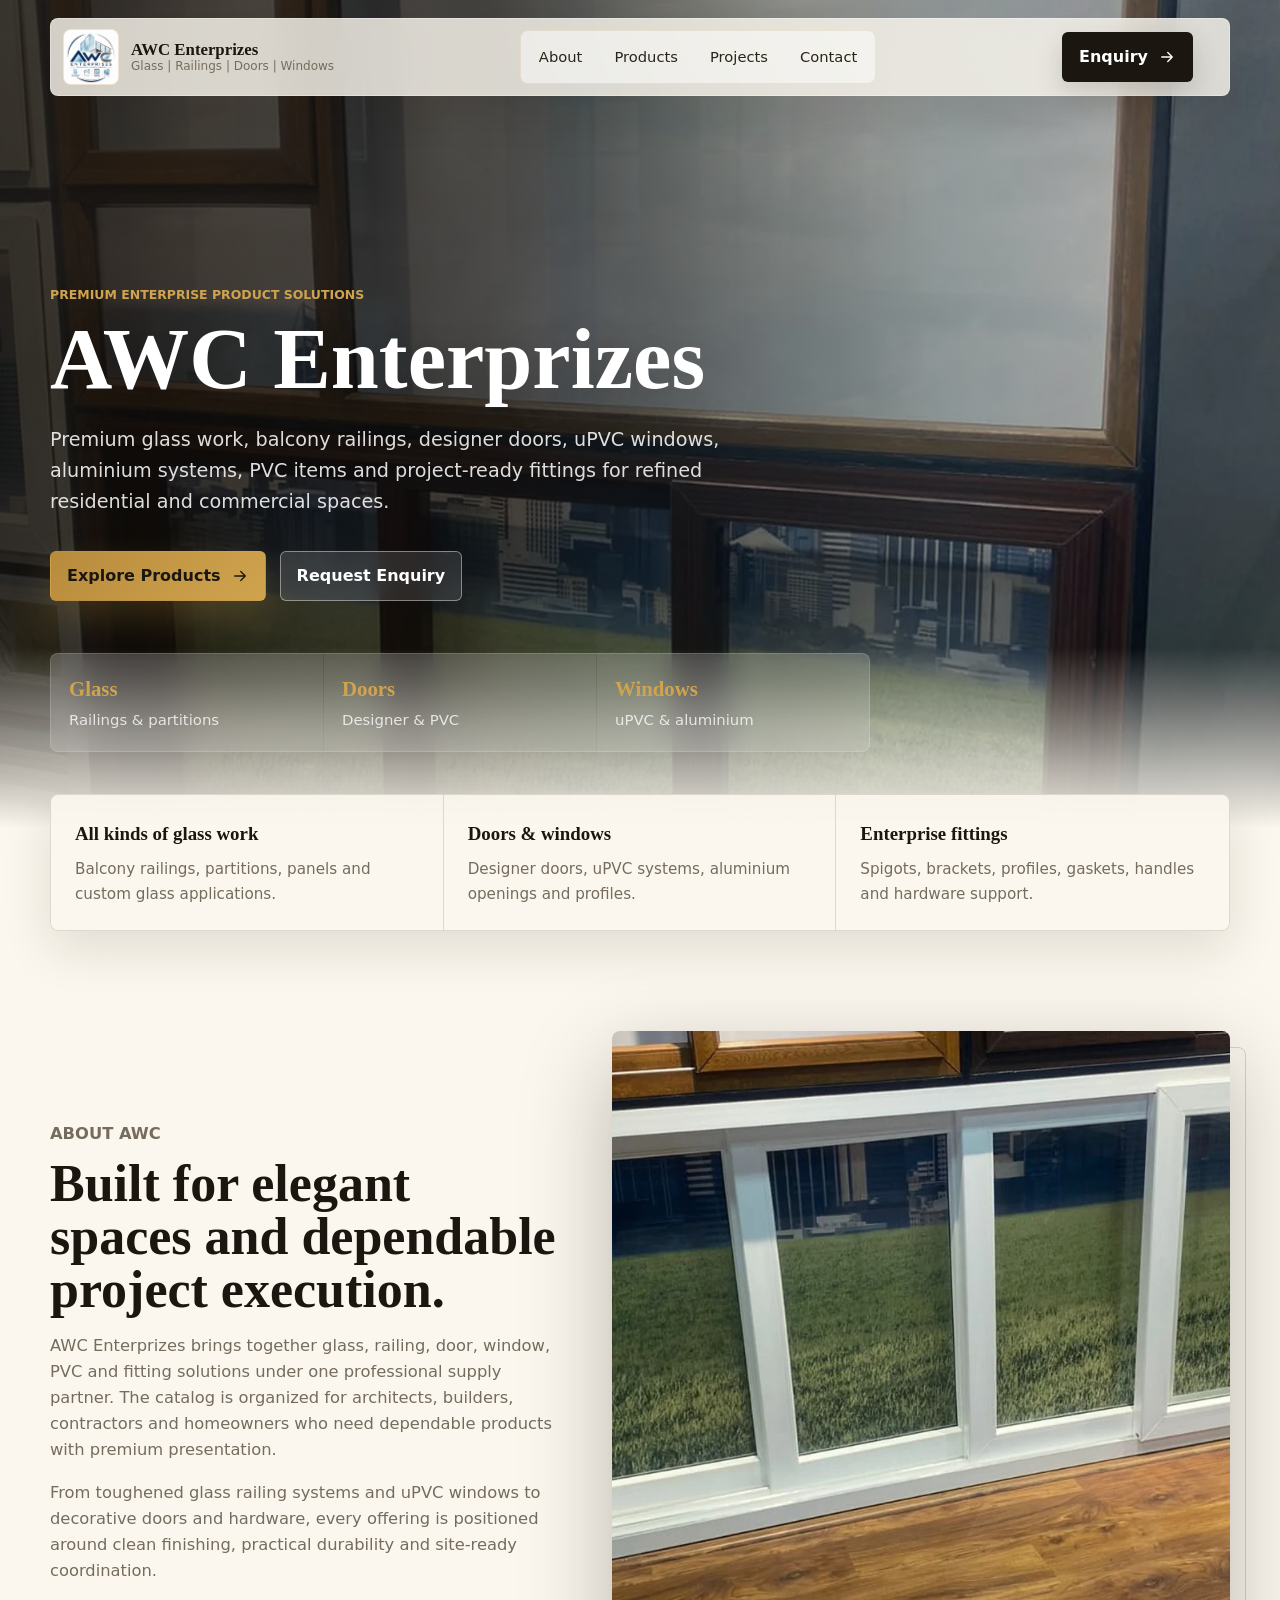
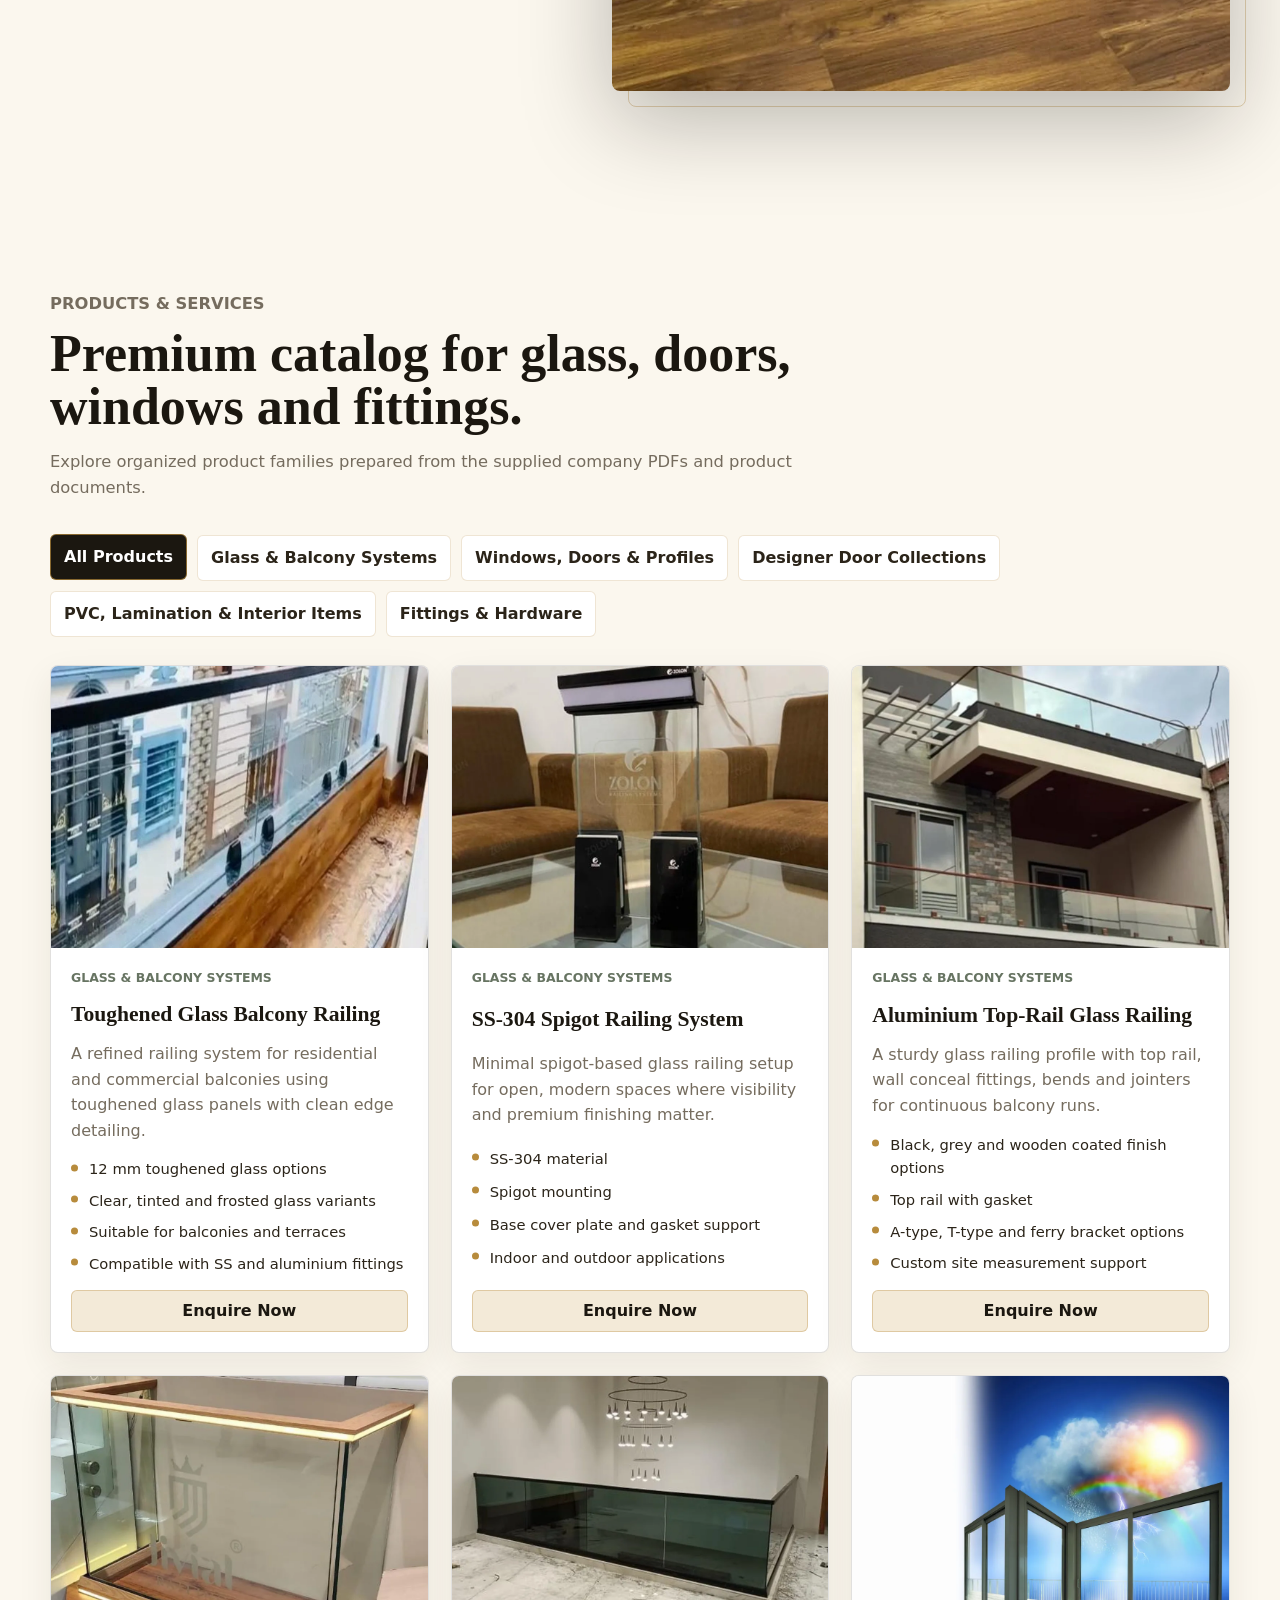
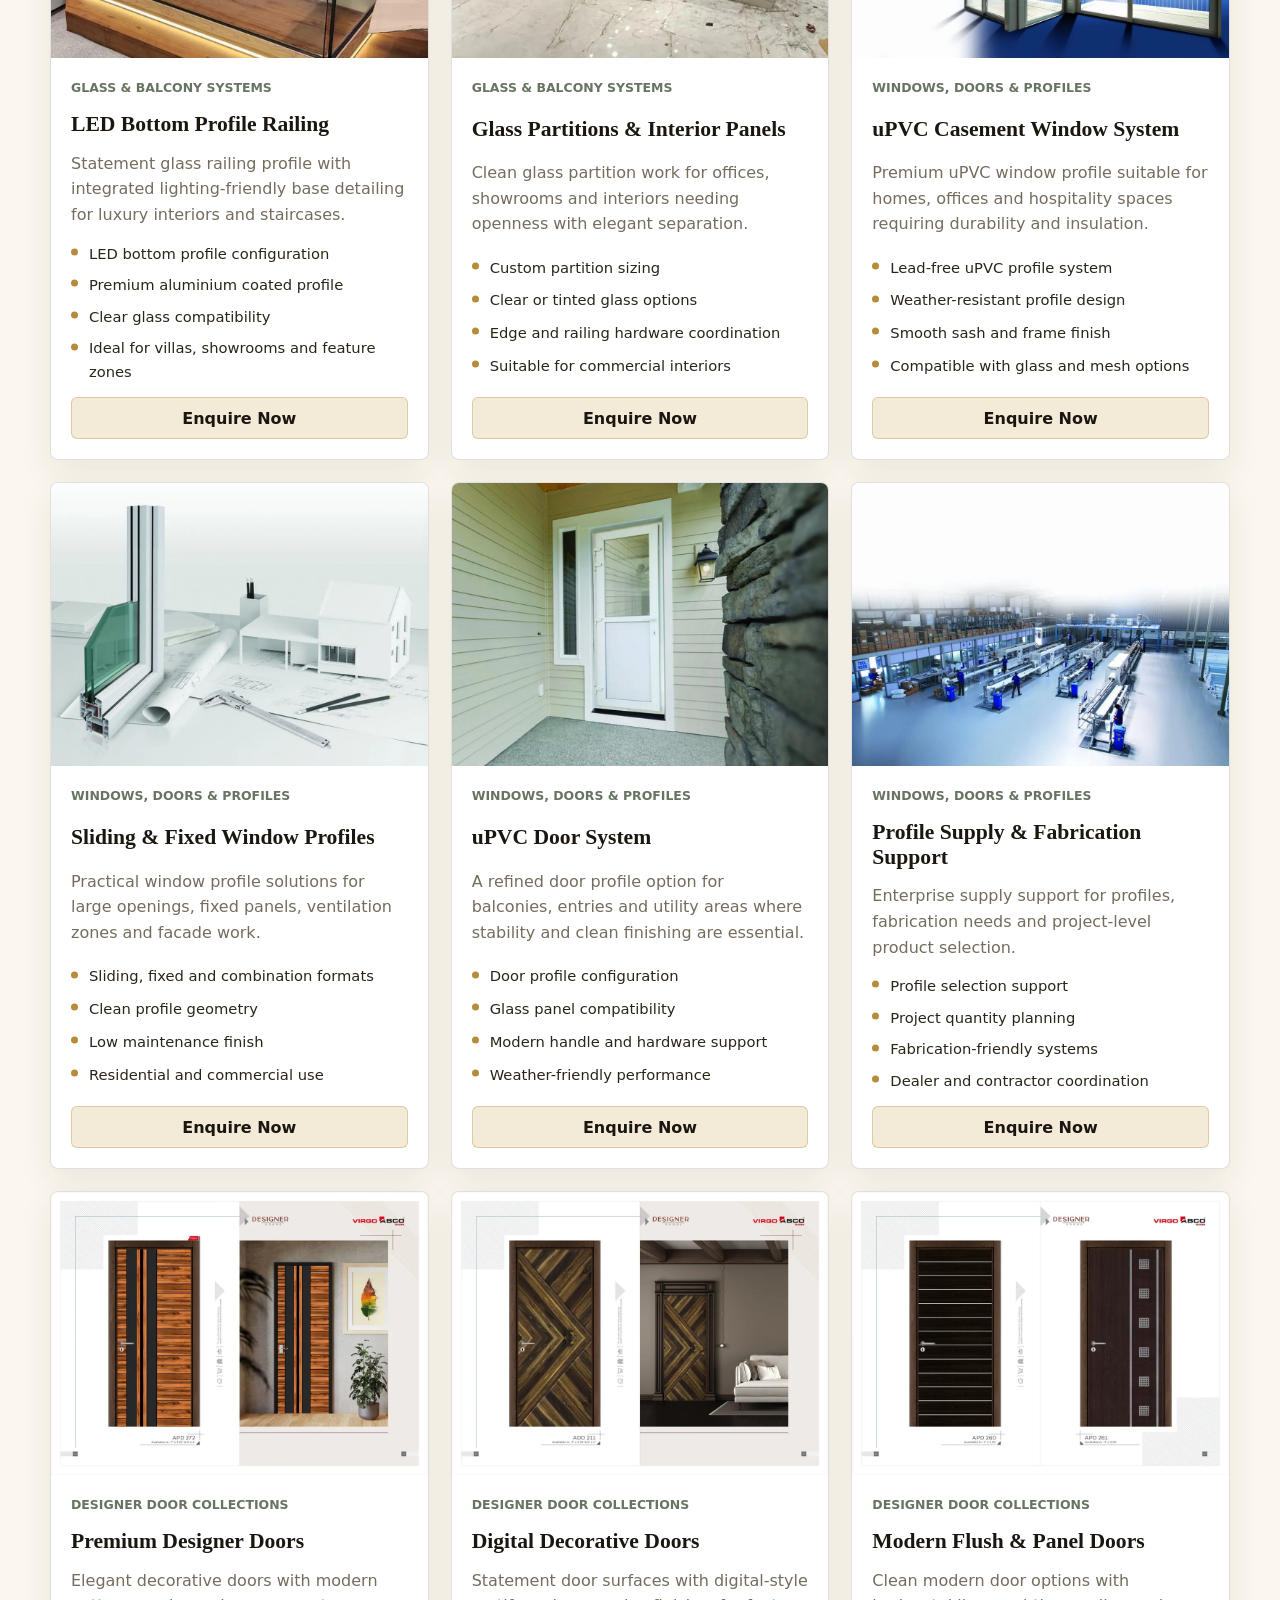
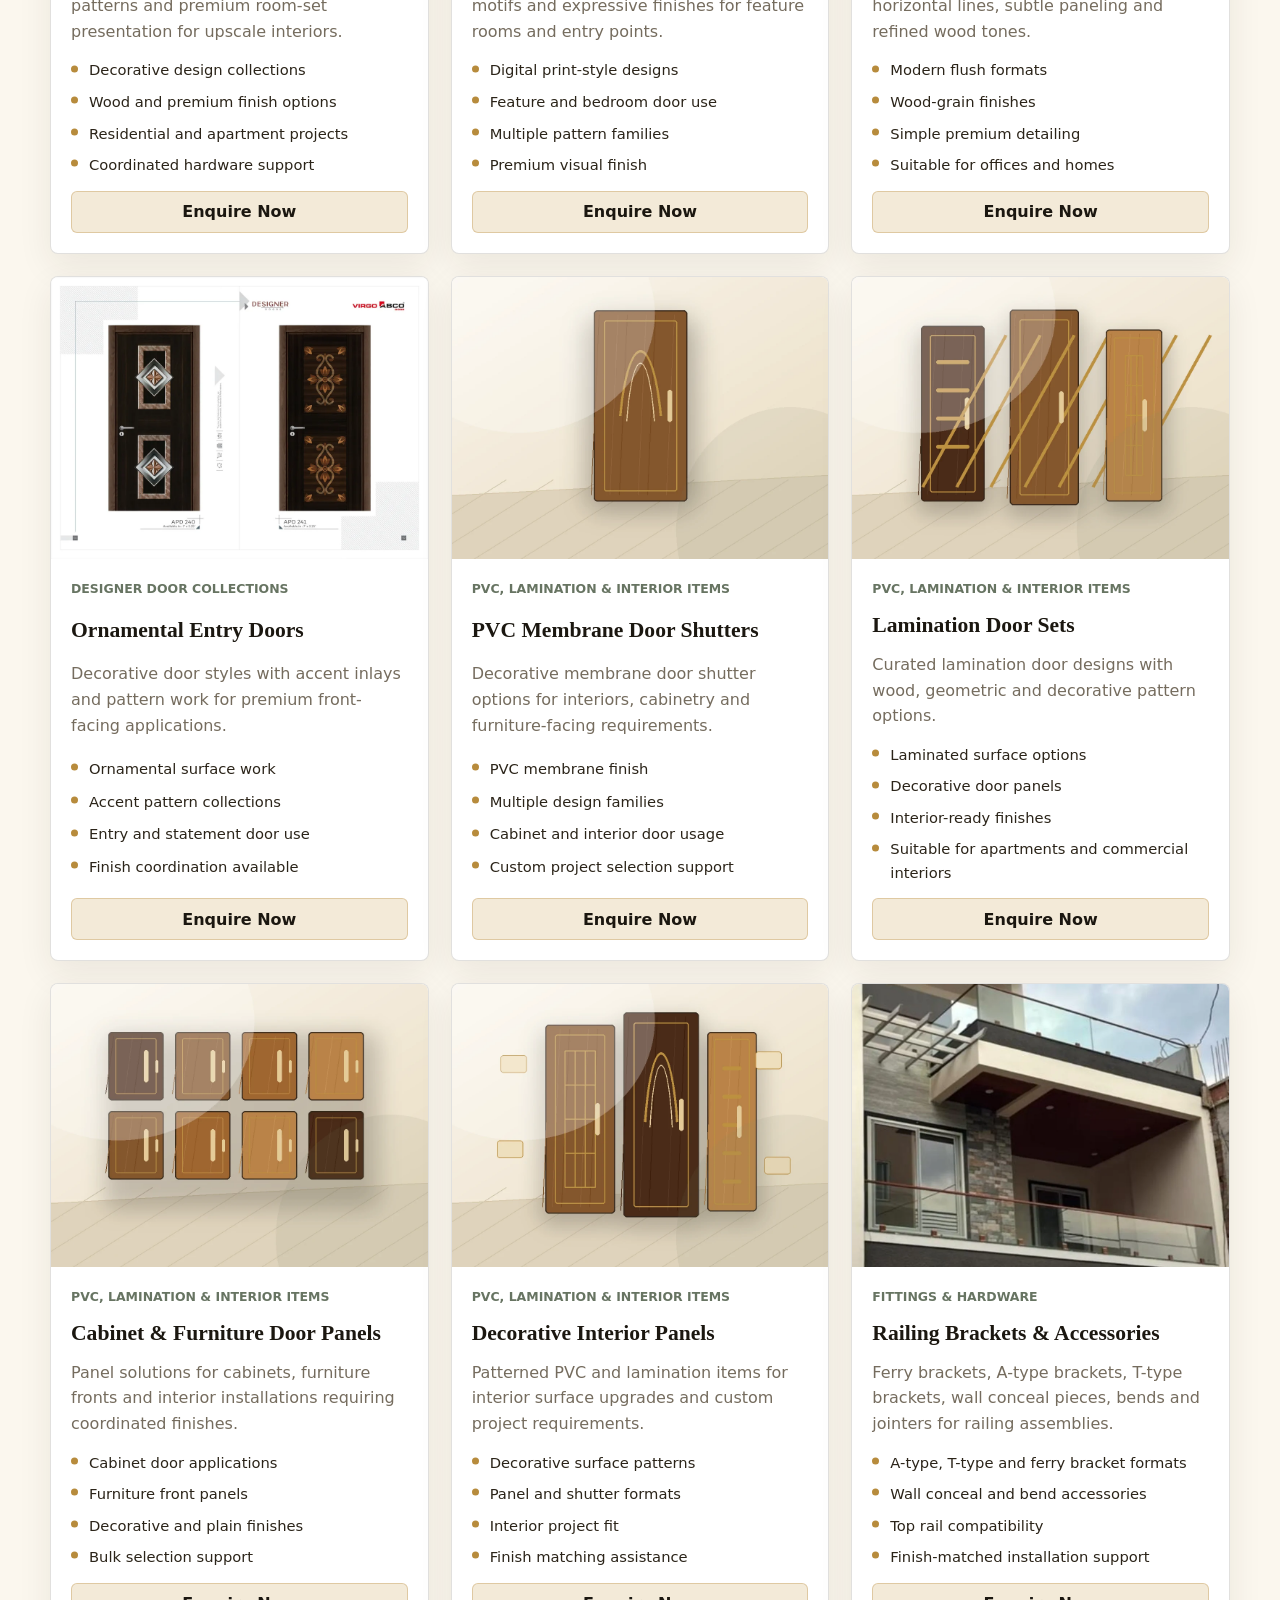
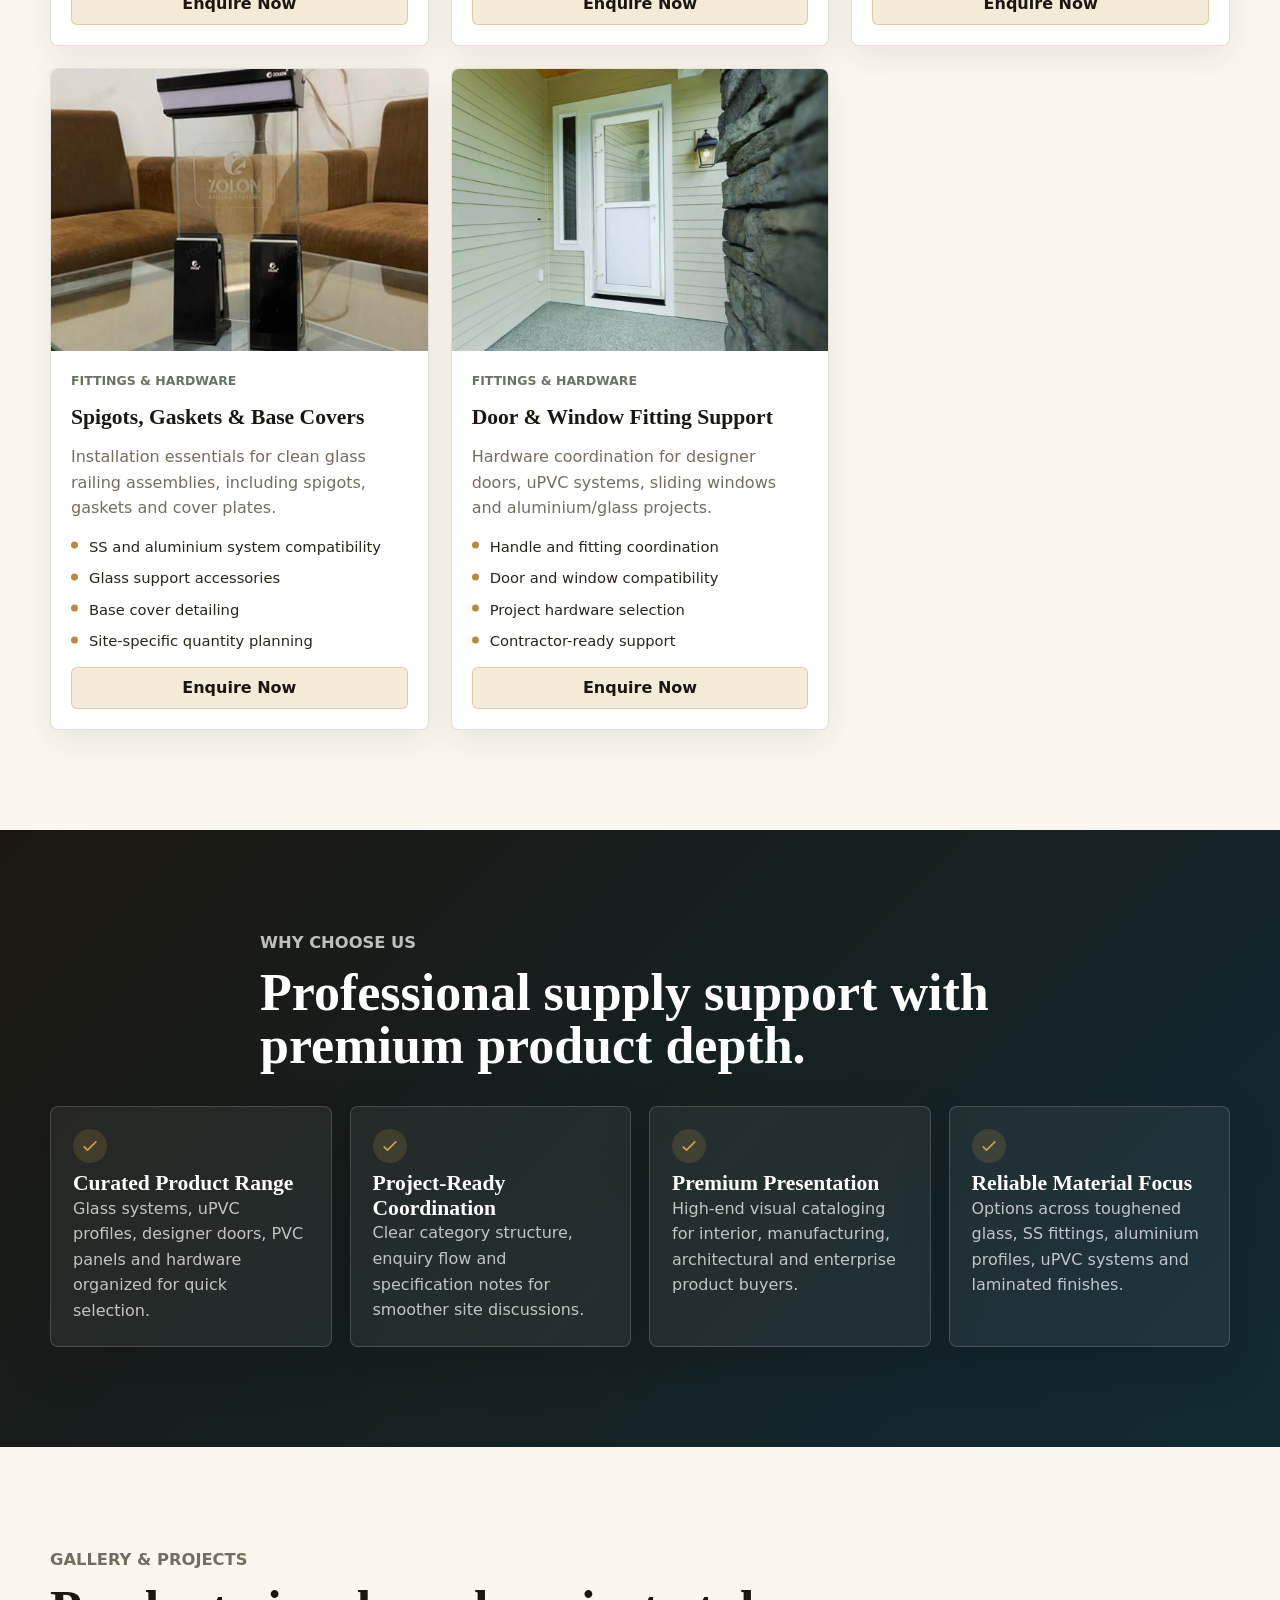
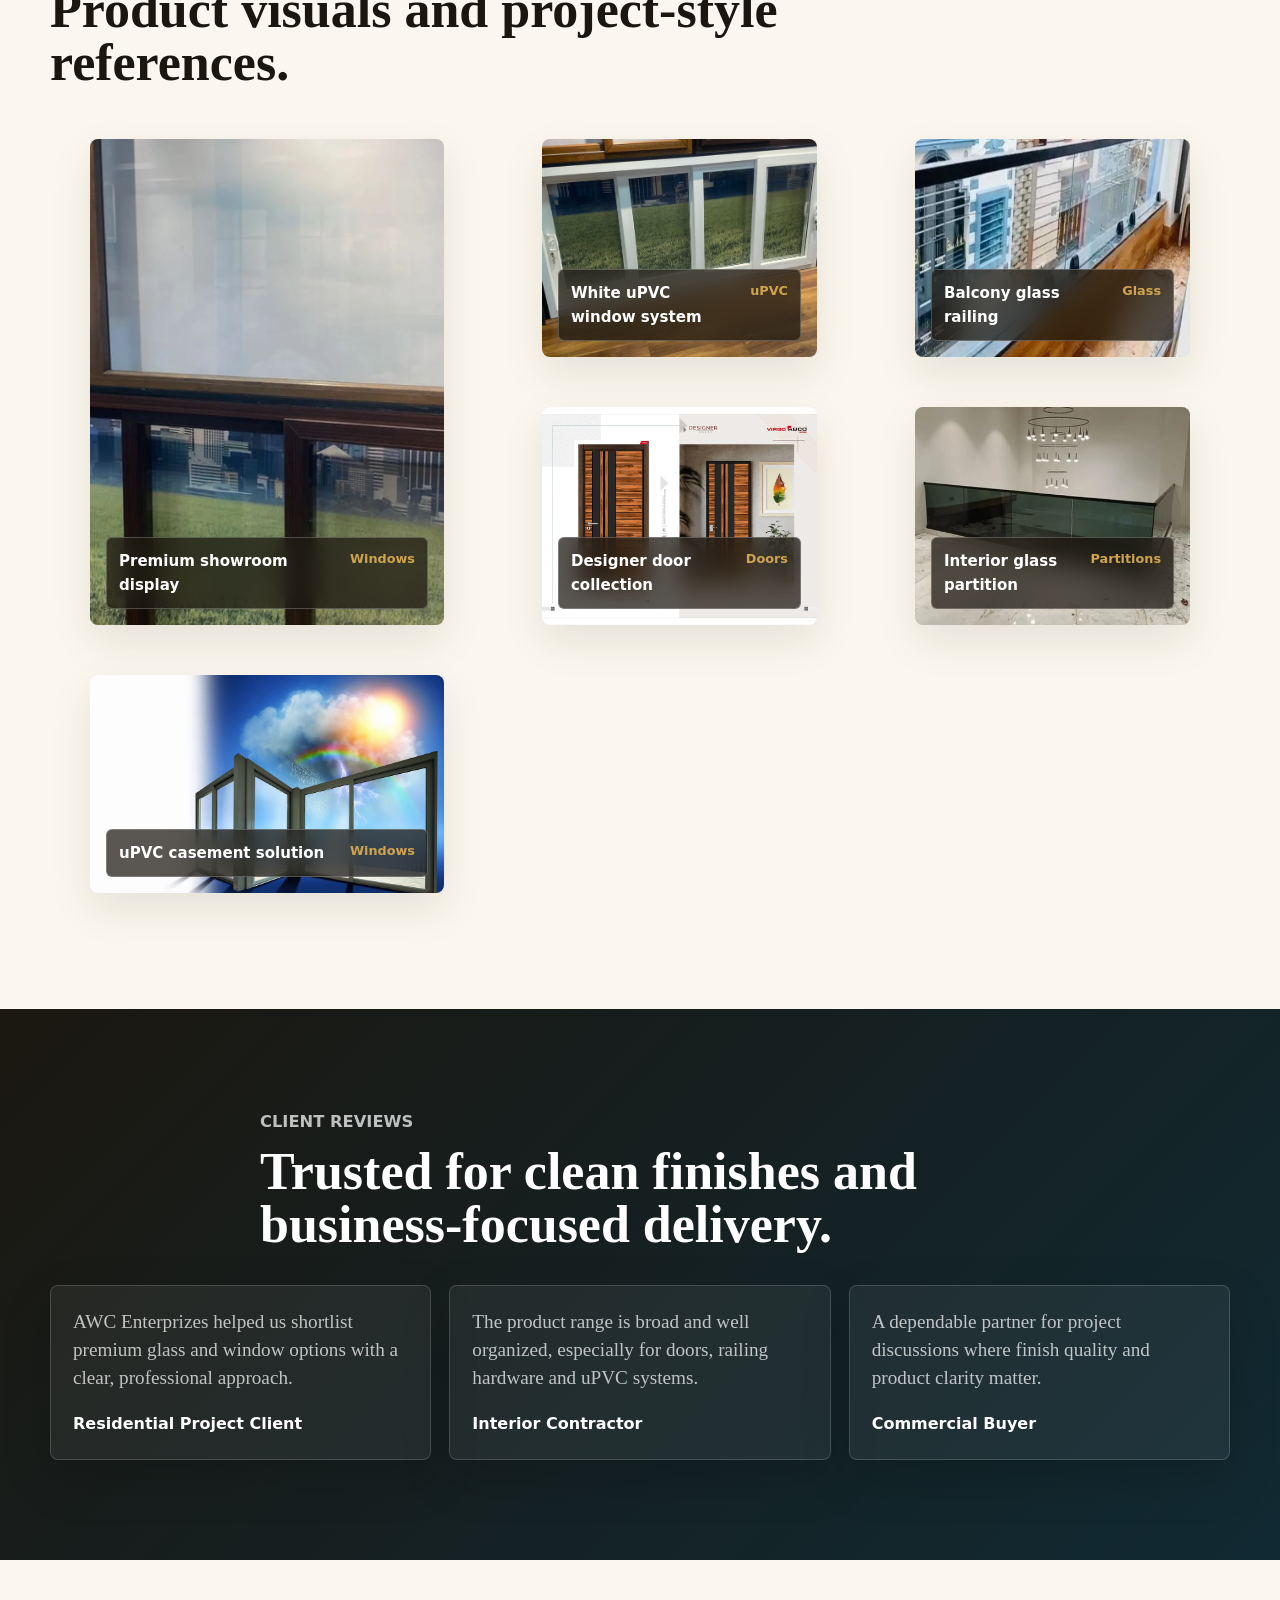
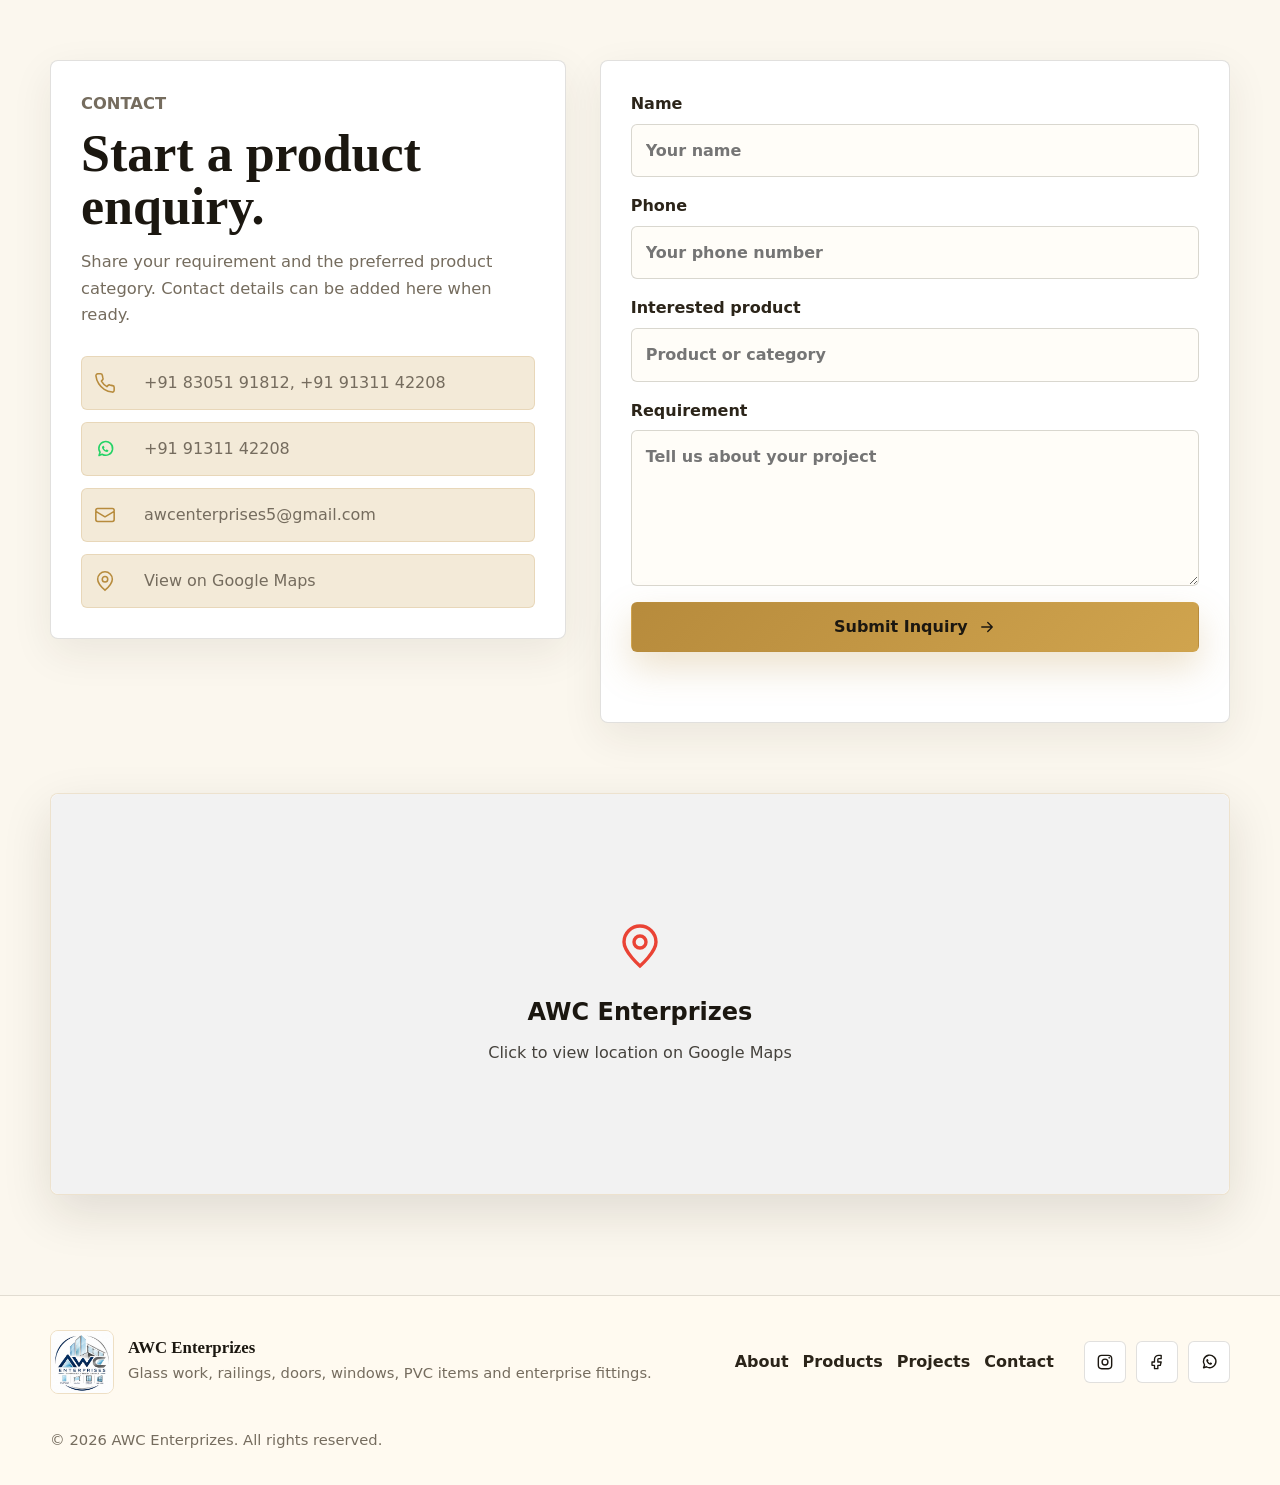
==== commit 4926efa9: "Move project files to root for correct deployment paths" ====
--- a/index.html
+++ b/index.html
@@ -13,8 +13,8 @@
     <meta property="og:description" content="Premium glass, railing, door, window and enterprise product solutions." />
     <meta property="og:type" content="website" />
     <meta property="og:image" content="assets/logo-awc.jpg" />
-    <link rel="preload" href="assets/hero-window-display.webp" as="image" />
-    <link rel="stylesheet" href="styles.css" />
+    <link rel="preload" href="./assets/hero-window-display.webp" as="image" />
+    <link rel="stylesheet" href="./styles.css" />
     <script type="application/ld+json">
       {
         "@context": "https://schema.org",
@@ -64,7 +64,7 @@
 
     <header class="site-header" data-header>
       <a class="brand" href="#top" aria-label="AWC Enterprizes home">
-        <img src="assets/logo-awc.jpg" alt="AWC Enterprizes logo" width="56" height="56" />
+        <img src="./assets/logo-awc.jpg" alt="AWC Enterprizes logo" width="56" height="56" />
         <span>
           <strong>AWC Enterprizes</strong>
           <small>Glass | Railings | Doors | Windows</small>
@@ -155,7 +155,7 @@
             </p>
           </div>
           <div class="about-visual reveal">
-            <img src="assets/showroom-white-window.webp" alt="White uPVC and wood-finish window display" width="960" height="660" loading="lazy" />
+            <img src="./assets/showroom-white-window.webp" alt="White uPVC and wood-finish window display" width="960" height="660" loading="lazy" />
           </div>
         </div>
       </section>
@@ -306,7 +306,7 @@
 
     <footer class="site-footer">
       <div class="footer-brand">
-        <img src="assets/logo-awc.jpg" alt="AWC Enterprizes logo" width="64" height="64" loading="lazy" />
+        <img src="./assets/logo-awc.jpg" alt="AWC Enterprizes logo" width="64" height="64" loading="lazy" />
         <div>
           <strong>AWC Enterprizes</strong>
           <p>Glass work, railings, doors, windows, PVC items and enterprise fittings.</p>
@@ -326,6 +326,6 @@
       <p class="copyright">© <span data-year></span> AWC Enterprizes. All rights reserved.</p>
     </footer>
 
-    <script src="app.js" defer></script>
+    <script src="./app.js" defer></script>
   </body>
 </html>
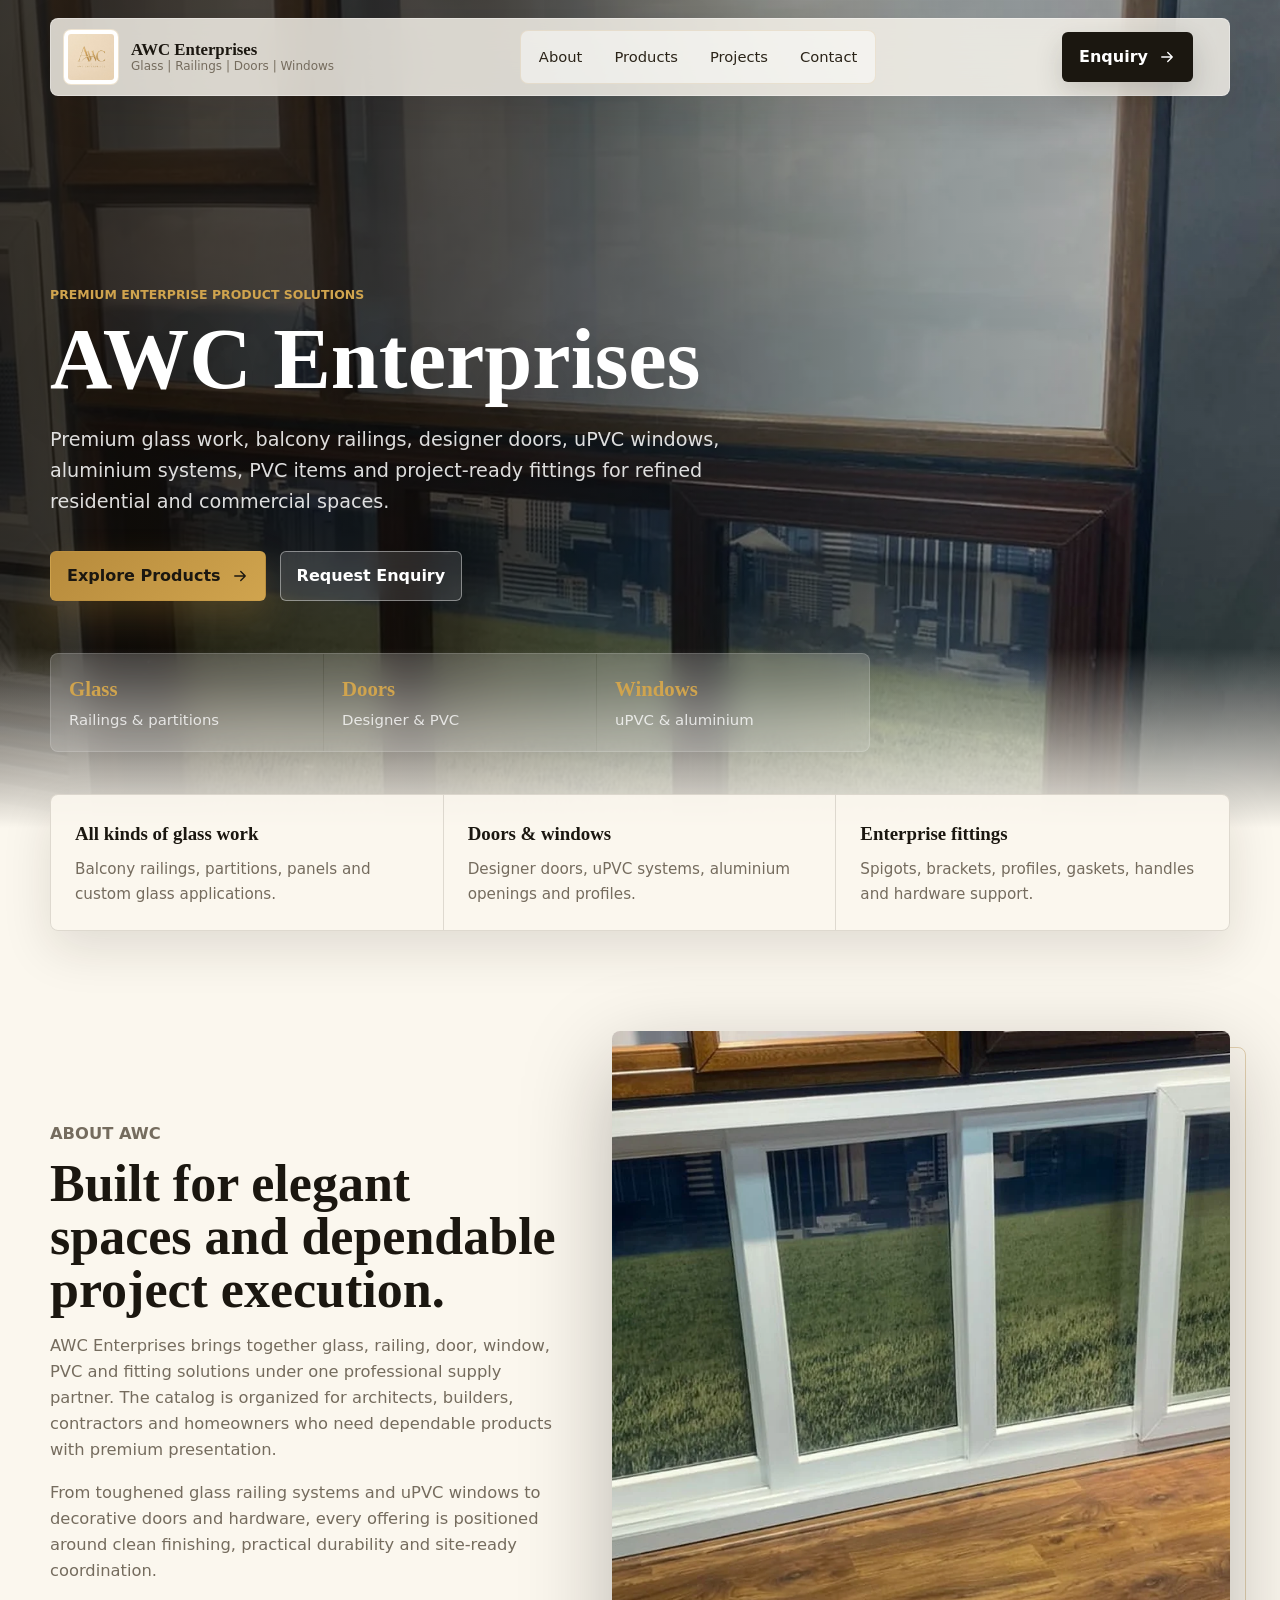
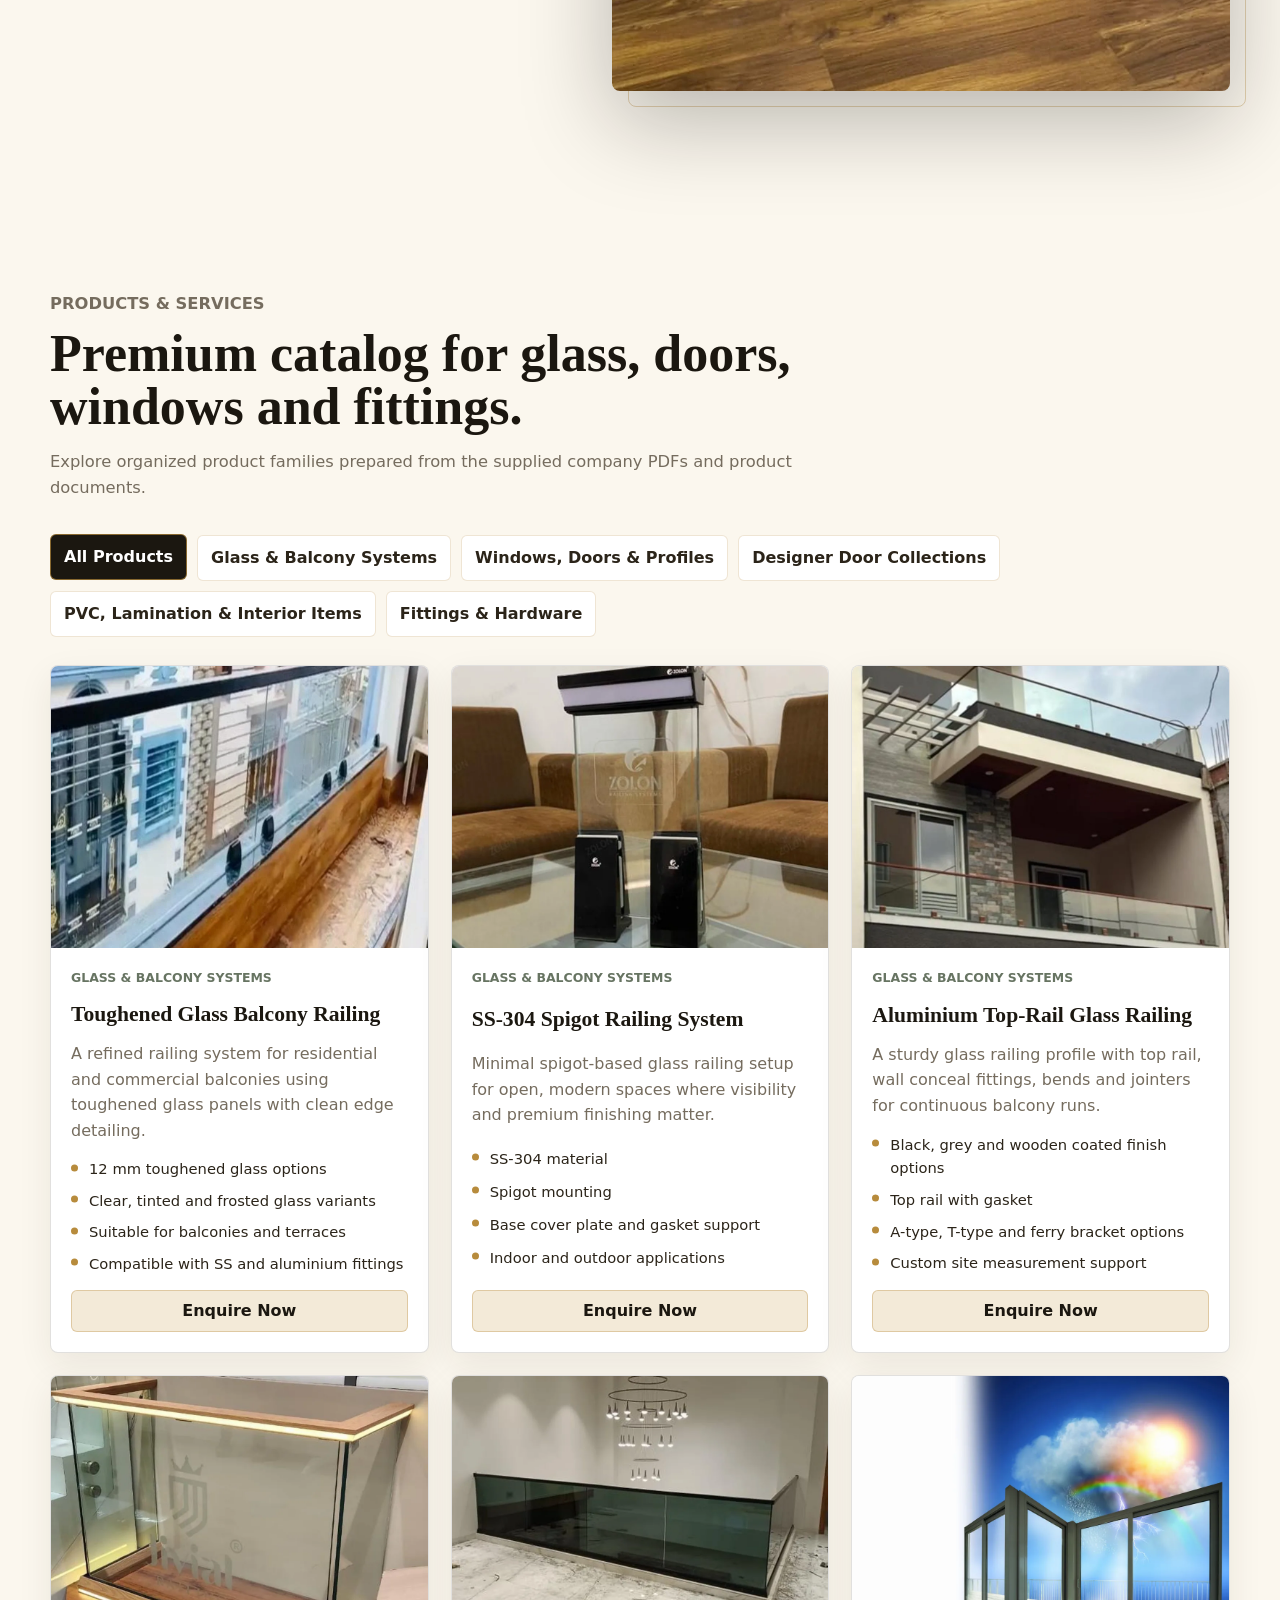
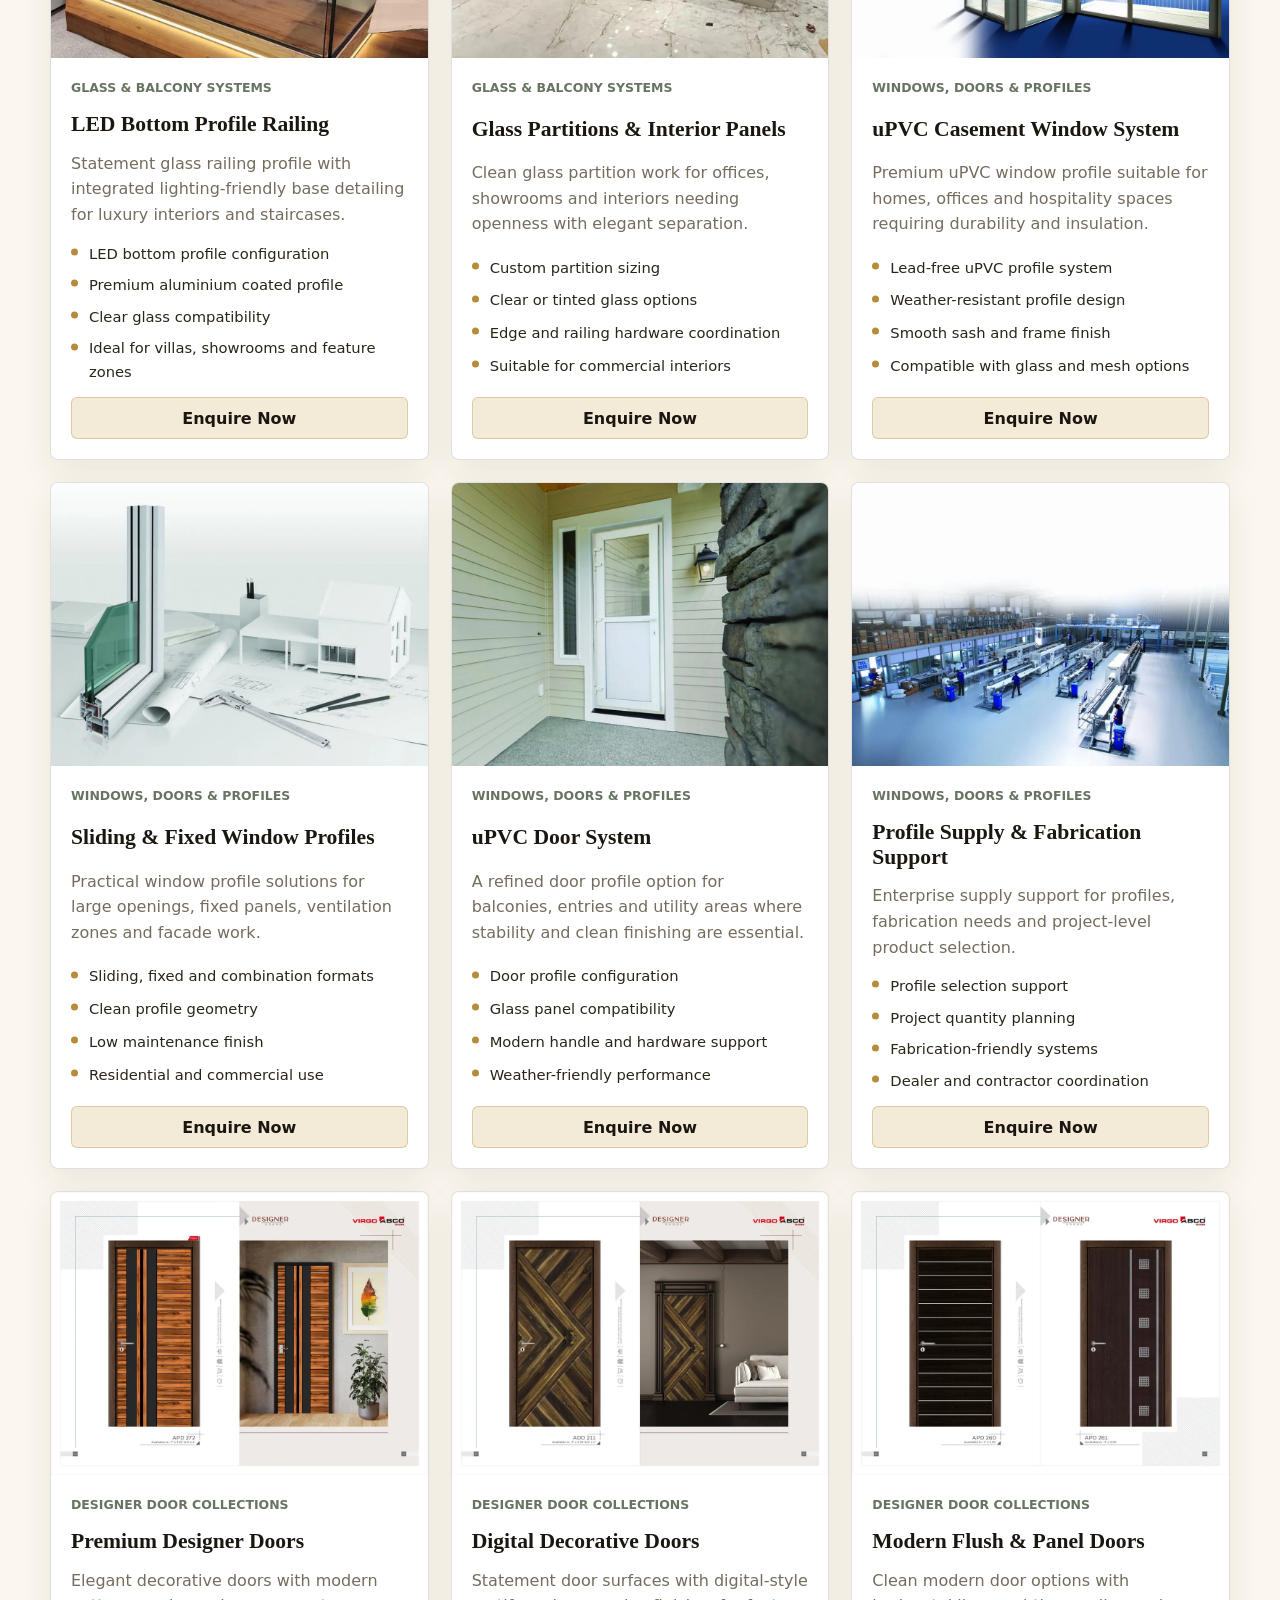
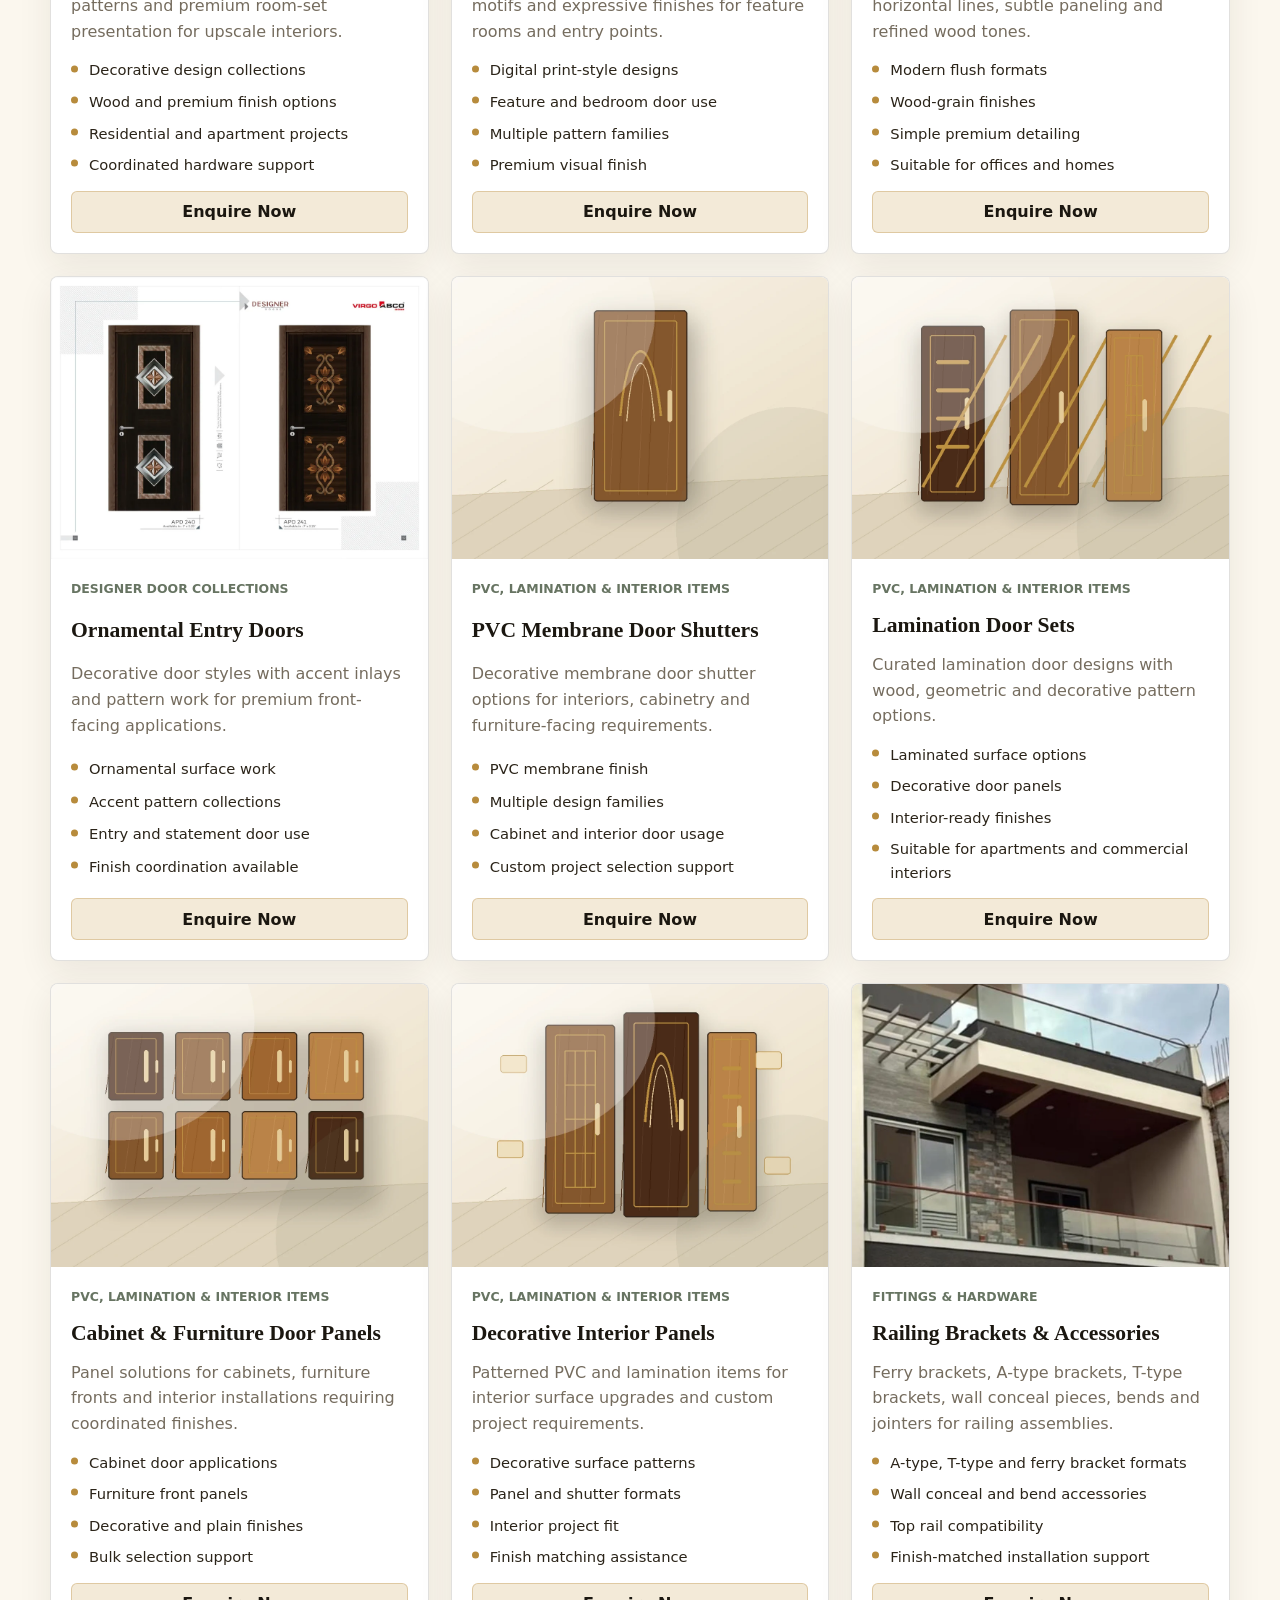
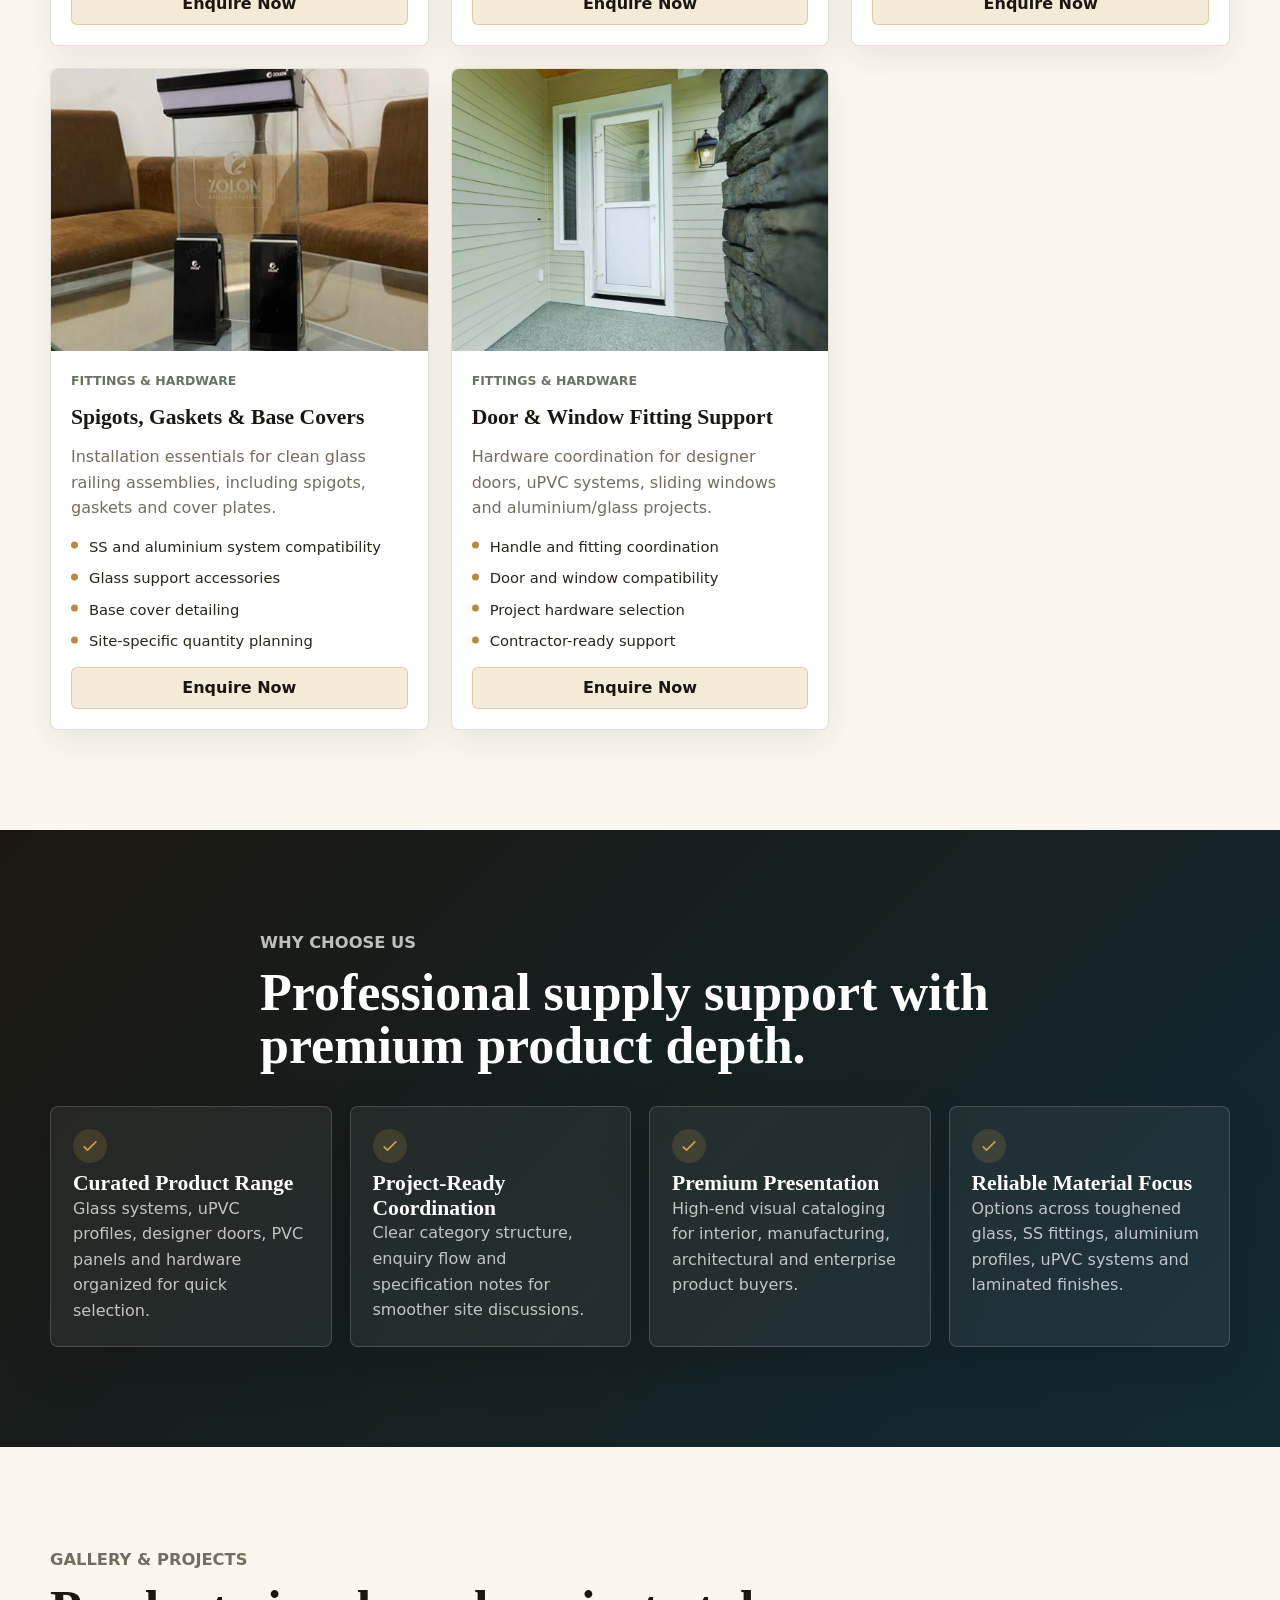
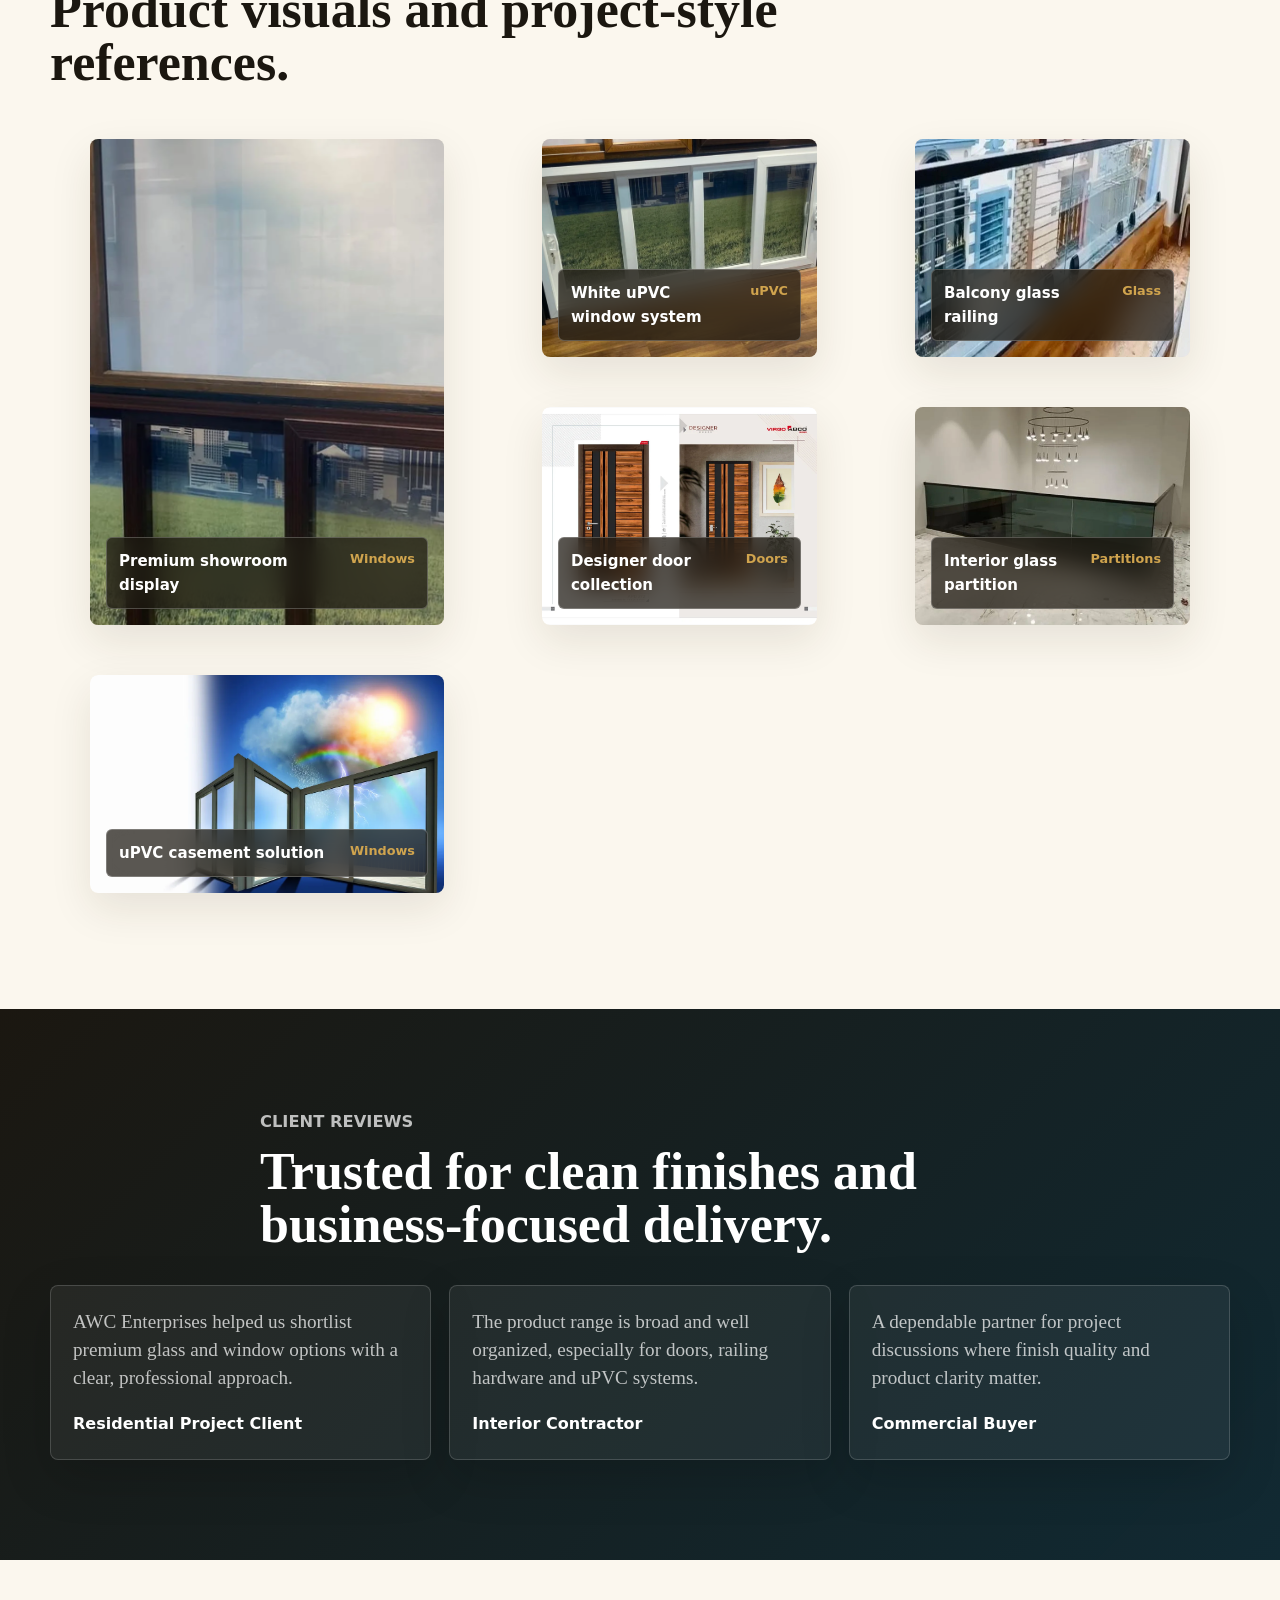
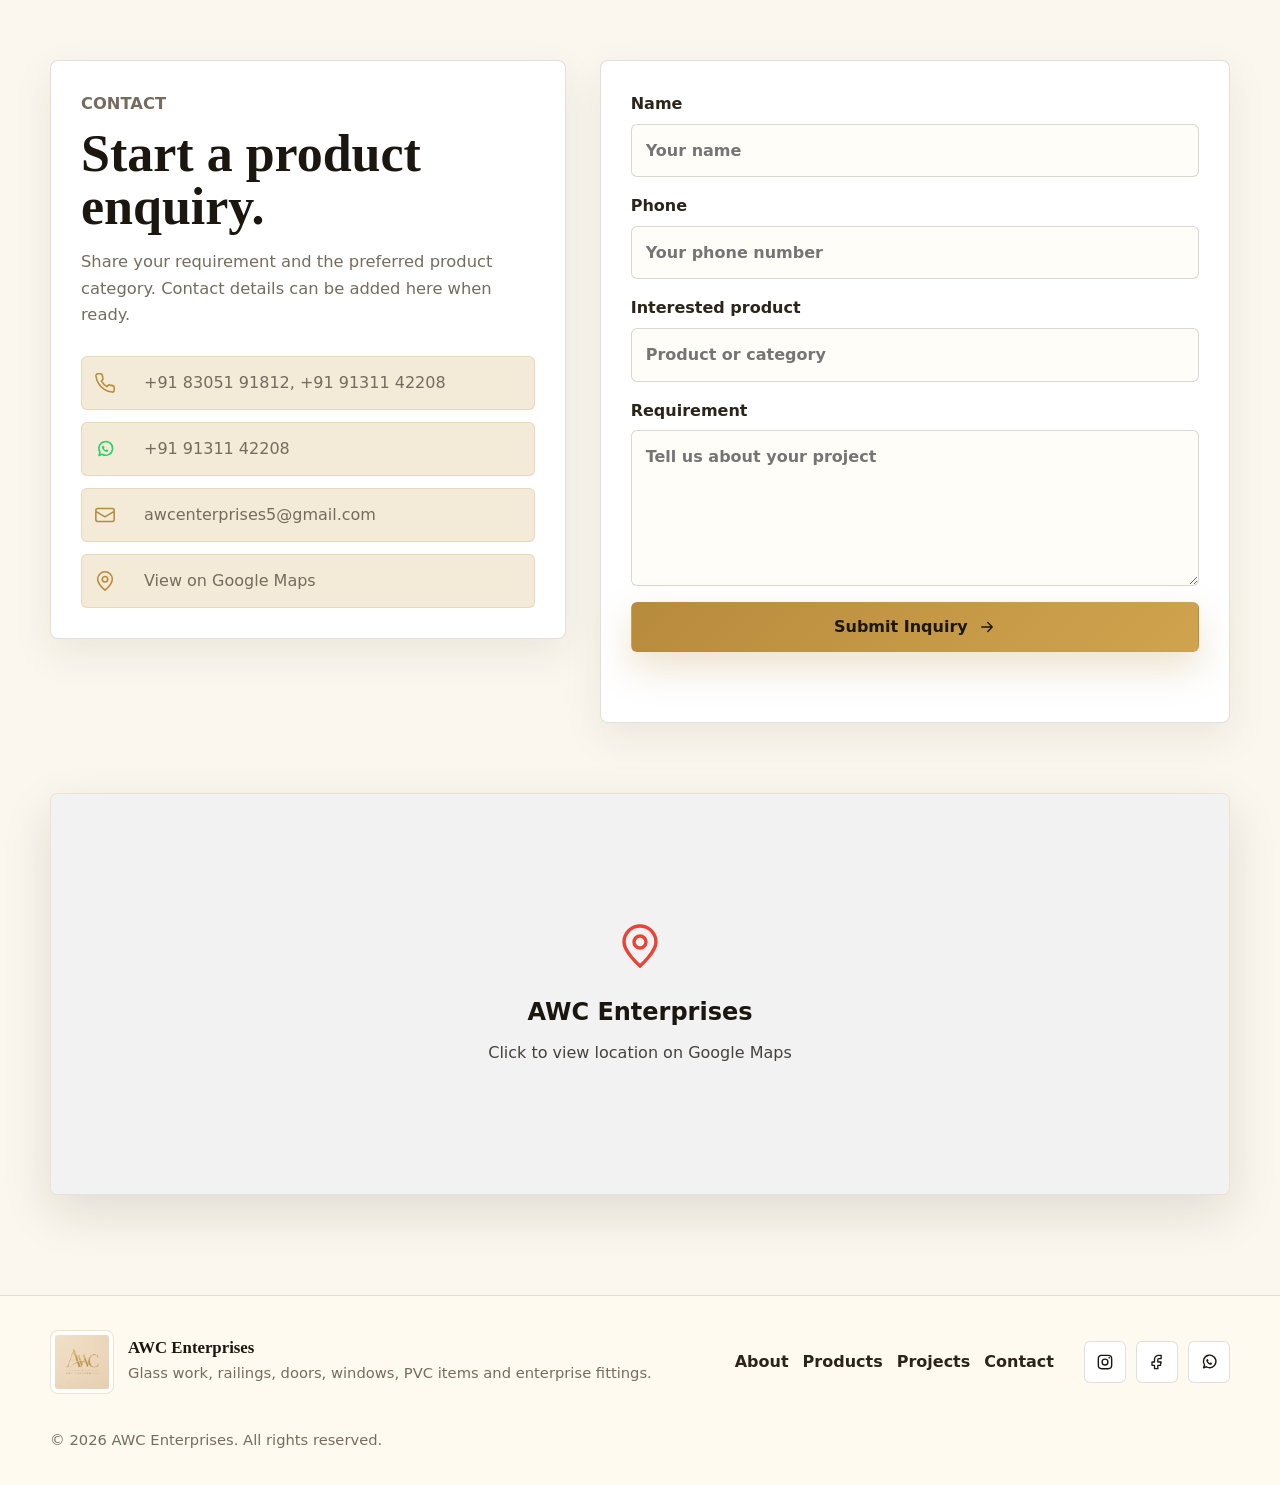
==== commit 4ba8aa57: "Update AWC Enterprises branding and mobile image ratios" ====
--- a/index.html
+++ b/index.html
@@ -3,13 +3,13 @@
   <head>
     <meta charset="utf-8" />
     <meta name="viewport" content="width=device-width, initial-scale=1" />
-    <title>AWC Enterprizes | Premium Glass, Doors, Windows & Enterprise Products</title>
+    <title>AWC Enterprises | Premium Glass, Doors, Windows & Enterprise Products</title>
     <meta
       name="description"
-      content="AWC Enterprizes supplies premium glass work, balcony railings, designer doors, uPVC windows, aluminium systems, PVC items, fittings and hardware for modern projects."
+      content="AWC Enterprises supplies premium glass work, balcony railings, designer doors, uPVC windows, aluminium systems, PVC items, fittings and hardware for modern projects."
     />
     <meta name="theme-color" content="#1c1710" />
-    <meta property="og:title" content="AWC Enterprizes" />
+    <meta property="og:title" content="AWC Enterprises" />
     <meta property="og:description" content="Premium glass, railing, door, window and enterprise product solutions." />
     <meta property="og:type" content="website" />
     <meta property="og:image" content="assets/logo-awc.jpg" />
@@ -19,7 +19,7 @@
       {
         "@context": "https://schema.org",
         "@type": "LocalBusiness",
-        "name": "AWC Enterprizes",
+        "name": "AWC Enterprises",
         "description": "Premium glass work, balcony railings, designer doors, windows, partitions, PVC items, fittings and enterprise hardware.",
         "image": "assets/logo-awc.jpg"
       }
@@ -63,10 +63,10 @@
     <a class="skip-link" href="#main">Skip to content</a>
 
     <header class="site-header" data-header>
-      <a class="brand" href="#top" aria-label="AWC Enterprizes home">
-        <img src="./assets/logo-awc.jpg" alt="AWC Enterprizes logo" width="56" height="56" />
+      <a class="brand" href="#top" aria-label="AWC Enterprises home">
+        <img src="./assets/logo-awc.jpg" alt="AWC Enterprises logo" width="56" height="56" />
         <span>
-          <strong>AWC Enterprizes</strong>
+          <strong>AWC Enterprises</strong>
           <small>Glass | Railings | Doors | Windows</small>
         </span>
       </a>
@@ -96,10 +96,10 @@
     </nav>
 
     <main id="main">
-      <section class="hero" id="top" aria-label="AWC Enterprizes">
+      <section class="hero" id="top" aria-label="AWC Enterprises">
         <div class="hero-content reveal">
           <p class="eyebrow">Premium enterprise product solutions</p>
-          <h1>AWC Enterprizes</h1>
+          <h1>AWC Enterprises</h1>
           <p class="hero-copy">
             Premium glass work, balcony railings, designer doors, uPVC windows, aluminium systems, PVC items and project-ready fittings for refined residential and commercial spaces.
           </p>
@@ -148,7 +148,7 @@
             <p class="eyebrow">About AWC</p>
             <h2>Built for elegant spaces and dependable project execution.</h2>
             <p>
-              AWC Enterprizes brings together glass, railing, door, window, PVC and fitting solutions under one professional supply partner. The catalog is organized for architects, builders, contractors and homeowners who need dependable products with premium presentation.
+              AWC Enterprises brings together glass, railing, door, window, PVC and fitting solutions under one professional supply partner. The catalog is organized for architects, builders, contractors and homeowners who need dependable products with premium presentation.
             </p>
             <p>
               From toughened glass railing systems and uPVC windows to decorative doors and hardware, every offering is positioned around clean finishing, practical durability and site-ready coordination.
@@ -217,7 +217,7 @@
         </div>
         <div class="testimonial-grid">
           <figure class="testimonial reveal">
-            <blockquote>AWC Enterprizes helped us shortlist premium glass and window options with a clear, professional approach.</blockquote>
+            <blockquote>AWC Enterprises helped us shortlist premium glass and window options with a clear, professional approach.</blockquote>
             <figcaption>Residential Project Client</figcaption>
           </figure>
           <figure class="testimonial reveal">
@@ -247,11 +247,11 @@
                 </span>
               </div>
               <div>
-                <a href="https://wa.me/919131142208?text=Hello%20AWC%20Enterprizes%2C%20I%20would%20like%20to%20know%20more%20about%20your%20products." target="_blank" rel="noopener noreferrer" style="display: contents;">
+                <a href="https://wa.me/919131142208?text=Hello%20AWC%20Enterprises%2C%20I%20would%20like%20to%20know%20more%20about%20your%20products." target="_blank" rel="noopener noreferrer" style="display: contents;">
                   <svg style="color: #25D366; cursor: pointer;"><use href="#icon-whatsapp"></use></svg>
                 </a>
                 <span>
-                  <a href="https://wa.me/919131142208?text=Hello%20AWC%20Enterprizes%2C%20I%20would%20like%20to%20know%20more%20about%20your%20products." target="_blank" rel="noopener noreferrer" style="color: inherit; text-decoration: none;">+91 91311 42208</a>
+                  <a href="https://wa.me/919131142208?text=Hello%20AWC%20Enterprises%2C%20I%20would%20like%20to%20know%20more%20about%20your%20products." target="_blank" rel="noopener noreferrer" style="color: inherit; text-decoration: none;">+91 91311 42208</a>
                 </span>
               </div>
               <div>
@@ -296,7 +296,7 @@
           <a href="https://maps.app.goo.gl/GcZbMN9DcVqAcgeR6?g_st=iw" target="_blank" rel="noopener noreferrer" style="text-decoration: none; display: flex; align-items: center; justify-content: center; min-height: 400px; background: #f2f2f2; width: 100%; height: 100%; border-radius: inherit; transition: background 0.3s; color: inherit;">
             <div style="text-align: center;">
               <svg width="48" height="48" style="color: #EA4335; margin-bottom: 1rem;"><use href="#icon-map"></use></svg>
-              <h3 style="margin: 0 0 0.5rem 0; font-size: 1.5rem;">AWC Enterprizes</h3>
+              <h3 style="margin: 0 0 0.5rem 0; font-size: 1.5rem;">AWC Enterprises</h3>
               <p style="margin: 0; opacity: 0.8;">Click to view location on Google Maps</p>
             </div>
           </a>
@@ -306,9 +306,9 @@
 
     <footer class="site-footer">
       <div class="footer-brand">
-        <img src="./assets/logo-awc.jpg" alt="AWC Enterprizes logo" width="64" height="64" loading="lazy" />
+        <img src="./assets/logo-awc.jpg" alt="AWC Enterprises logo" width="64" height="64" loading="lazy" />
         <div>
-          <strong>AWC Enterprizes</strong>
+          <strong>AWC Enterprises</strong>
           <p>Glass work, railings, doors, windows, PVC items and enterprise fittings.</p>
         </div>
       </div>
@@ -323,7 +323,7 @@
         <a href="#" aria-label="Facebook"><svg><use href="#icon-facebook"></use></svg></a>
         <a href="#" aria-label="WhatsApp"><svg><use href="#icon-whatsapp"></use></svg></a>
       </div>
-      <p class="copyright">© <span data-year></span> AWC Enterprizes. All rights reserved.</p>
+      <p class="copyright">© <span data-year></span> AWC Enterprises. All rights reserved.</p>
     </footer>
 
     <script src="./app.js" defer></script>
--- a/styles.css
+++ b/styles.css
@@ -118,7 +118,9 @@
 .brand img {
   width: 56px;
   height: 56px;
-  object-fit: cover;
+  aspect-ratio: 1 / 1;
+  object-fit: contain;
+  padding: 4px;
   border-radius: 8px;
   border: 1px solid rgba(183, 139, 60, 0.24);
   background: var(--white);
@@ -871,9 +873,12 @@
 .footer-brand img {
   width: 64px;
   height: 64px;
-  object-fit: cover;
+  aspect-ratio: 1 / 1;
+  object-fit: contain;
+  padding: 4px;
   border-radius: 8px;
   border: 1px solid rgba(183, 139, 60, 0.24);
+  background: var(--white);
 }
 
 .footer-brand p,
@@ -1050,6 +1055,16 @@
     grid-auto-rows: 280px;
   }
 
+  .about-visual img,
+  .product-media,
+  .gallery-item {
+    aspect-ratio: 16 / 11;
+  }
+
+  .gallery-grid {
+    grid-auto-rows: auto;
+  }
+
   .gallery-item:first-child {
     grid-row: span 1;
   }
@@ -1067,8 +1082,9 @@
 
 @media (max-width: 520px) {
   .brand img {
-    width: 48px;
-    height: 48px;
+    width: 50px;
+    height: 50px;
+    padding: 3px;
   }
 
   .brand strong {
